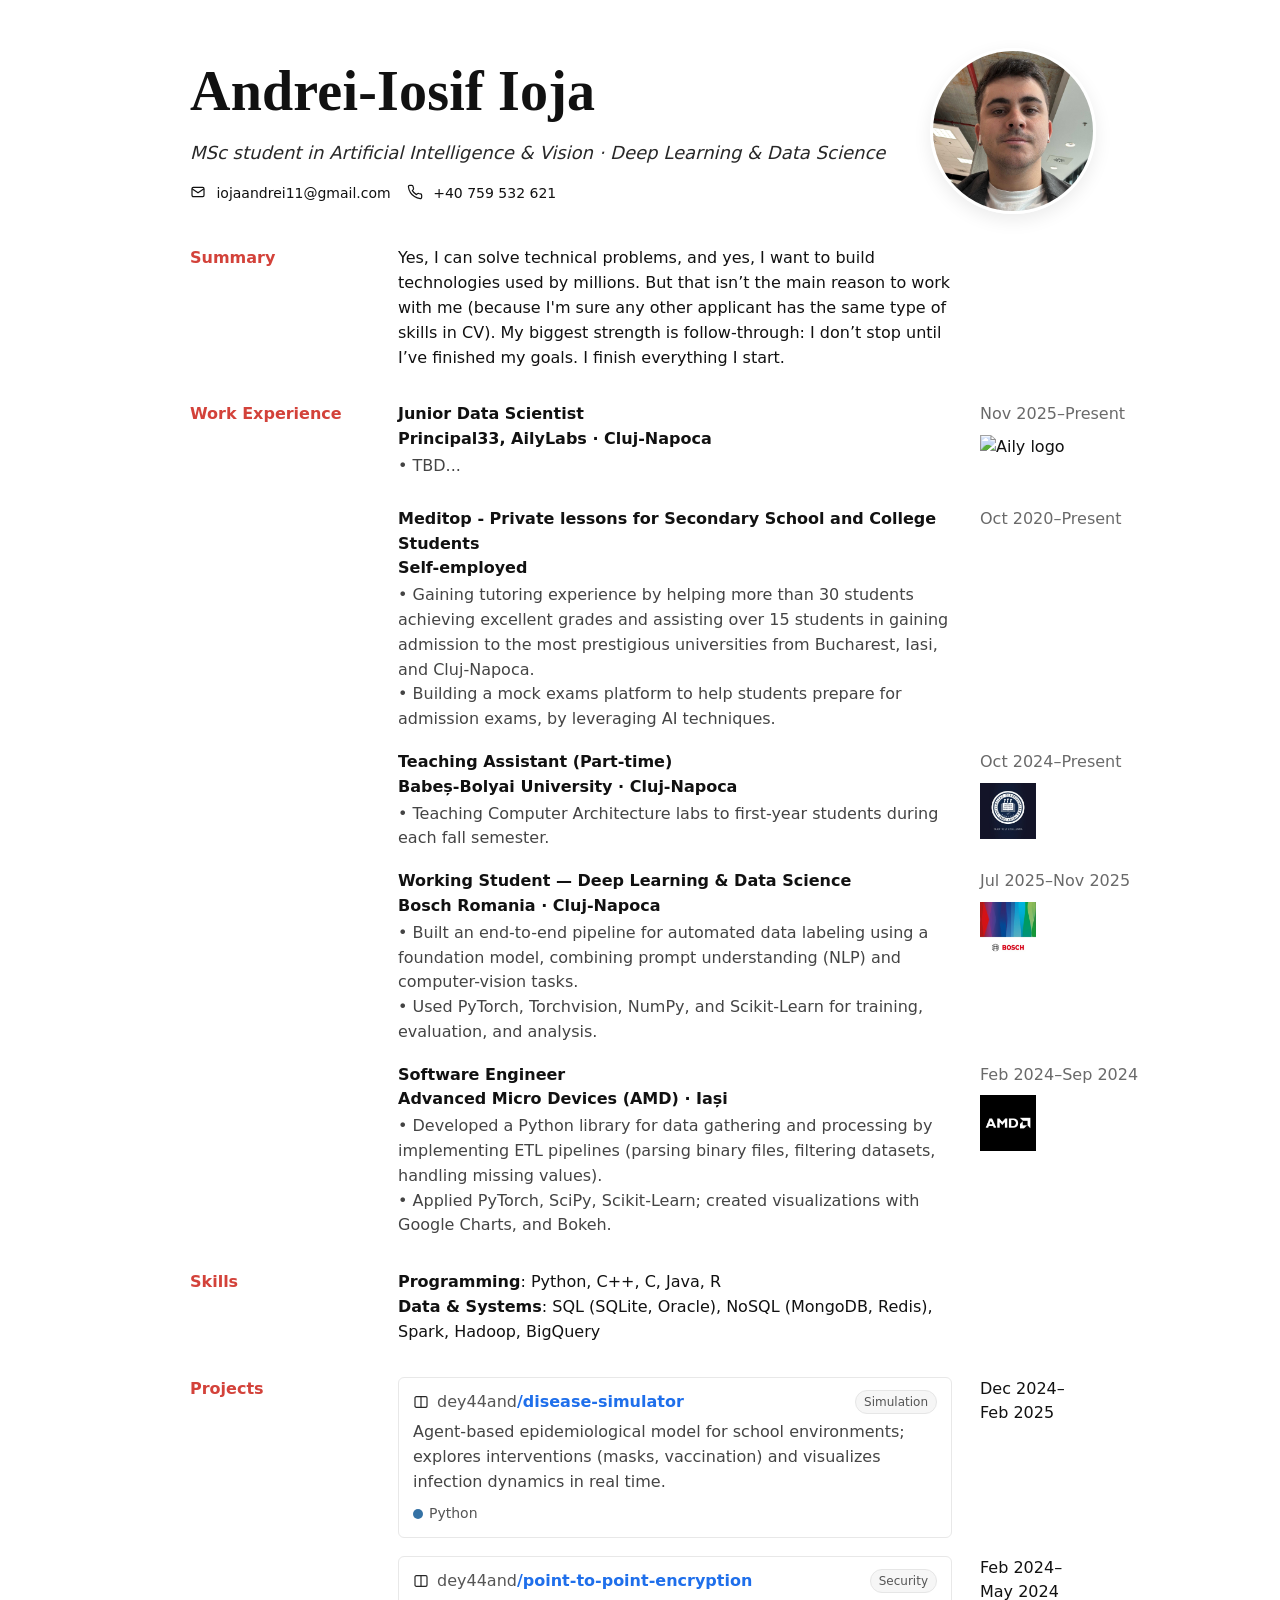
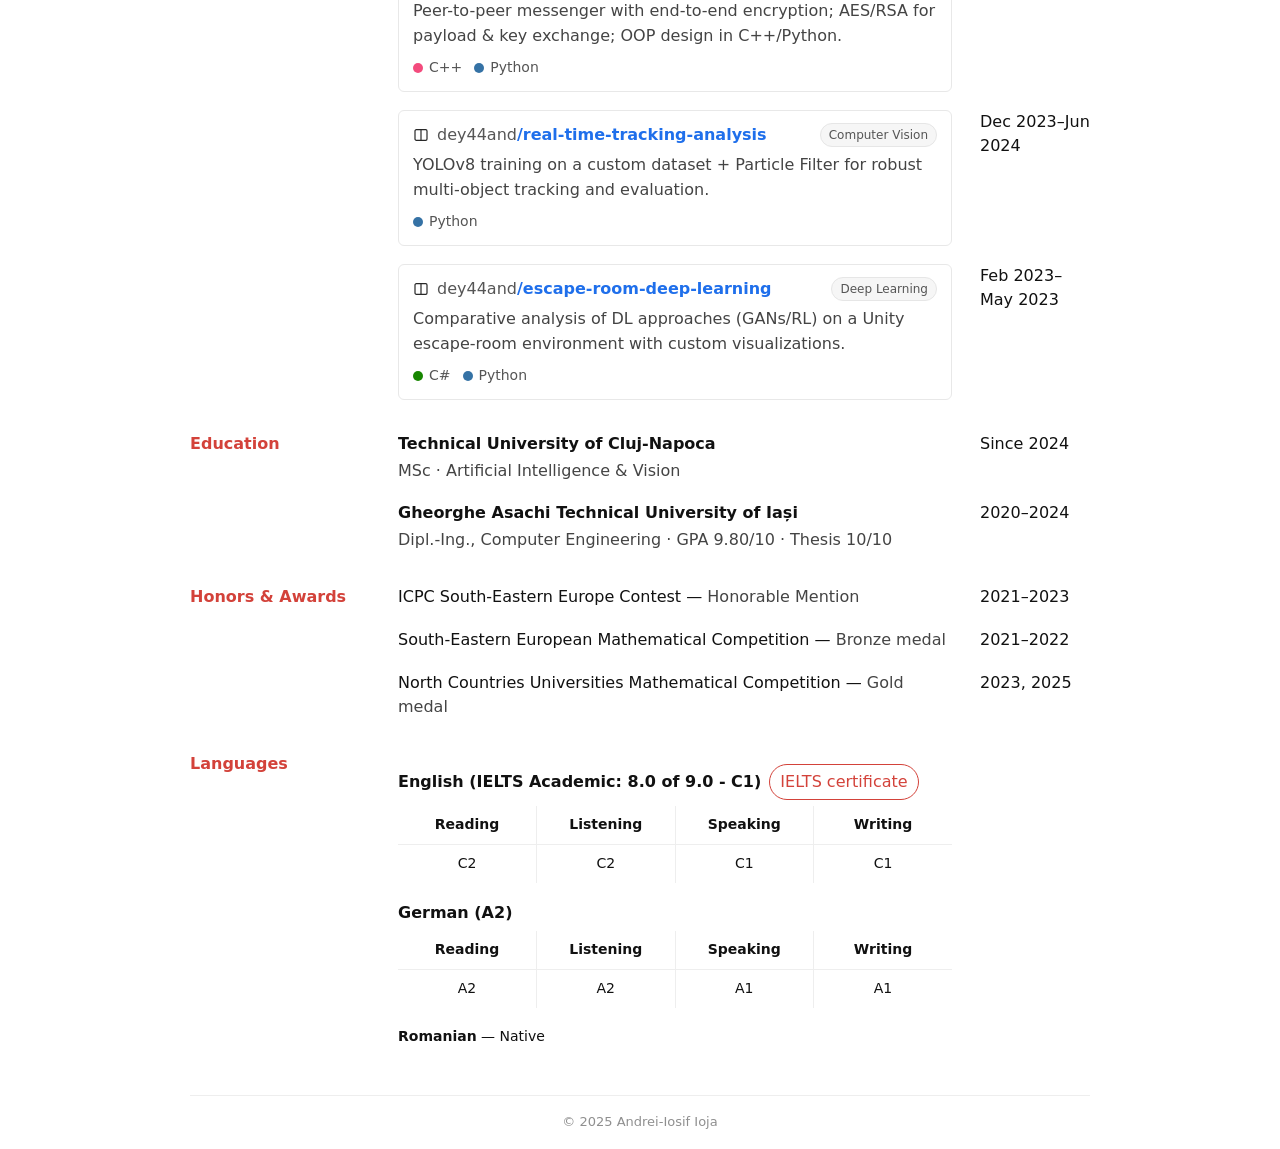
==== index.html @ e1752451 "Update index.html" ====
<!DOCTYPE html>
<html lang="en">
<head>
  <meta charset="utf-8" />
  <meta name="viewport" content="width=device-width, initial-scale=1" />
  <!-- Basic SEO -->
  <meta name="description" content="Andrei-Iosif Ioja — MSc student in AI & Vision. Deep Learning & Data Science. Projects, experience, and contact." />
  <link rel="canonical" href="https://andreiioja.com/" />
  <meta name="robots" content="index,follow,max-image-preview:large" />
  <meta name="author" content="Andrei-Iosif Ioja" />
  <meta name="theme-color" content="#ffffff" />

  <!-- Open Graph -->
  <meta property="og:title" content="Andrei-Iosif Ioja — CV" />
  <meta property="og:description" content="MSc in AI & Vision. Projects, experience, and contact." />
  <meta property="og:type" content="website" />
  <meta property="og:url" content="https://andreiioja.com/" />
  
  <!-- IMPORTANT: absolute URL to your image -->
  <meta property="og:image" content="https://andreiioja.com/android-chrome-512x512.png" />
  <meta property="og:image:alt" content="Portrait of Andrei-Iosif Ioja" />
  <meta property="og:image:width" content="512" />
  <meta property="og:image:height" content="512" />
  
  <!-- Twitter -->
  <meta name="twitter:card" content="summary_large_image" />
  <meta name="twitter:title" content="Andrei-Iosif Ioja — CV" />
  <meta name="twitter:description" content="MSc in AI & Vision. Projects, experience, achievements." />
  <meta name="twitter:image" content="https://andreiioja.com/android-chrome-512x512.png" />

  <!-- Favicon (classic + SVG) -->
  <link rel="icon" href="/favicon.ico" sizes="any">            <!-- .ico with 16/32 -->
  <!-- <link rel="icon" type="image/svg+xml" href="/favicon.svg">  -->   <!-- crisp vector -->
  
  <!-- Apple / iOS home screen -->
  <link rel="apple-touch-icon" href="/apple-touch-icon.png">   <!-- 180×180 -->
  
  <!-- Safari pinned tab (macOS) -->
  <!-- <link rel="mask-icon" href="/safari-pinned-tab.svg" color="#d3423a"> -->
  
  <!-- PWA / Android (optional) -->
  <link rel="manifest" href="/site.webmanifest">
  <meta name="theme-color" content="#ffffff">
  
  <title>Andrei-Iosif Ioja — CV</title>
  <style>
    :root{
      --accent:#d3423a;
      --ink:#111;
      --muted:#8f8f8f;
      --faint:#cfcfcf;
      --dark:#6a6a6a;
      --maxw:900px;
    }
    html,body{height:100%;}
    body{
      margin:0; padding:48px 24px 96px; color:var(--ink);
      font:16px/1.55 system-ui,-apple-system,Segoe UI,Roboto,Helvetica,Arial,"Apple Color Emoji","Segoe UI Emoji";
      background:#fff;
    }
    .page{max-width:var(--maxw); margin:0 auto;}

    /* ===== Header ===== */
    header{
      display:grid; grid-template-columns: 1fr 160px; column-gap:28px; align-items:start;
    }
    header h1{
      font-family: Georgia, "Times New Roman", Times, serif;
      font-weight:700; letter-spacing:.2px; margin:0 0 4px;
      font-size: clamp(36px, 6.5vw, 56px);
    }
    header .tagline{ font-style:italic; opacity:.9; margin:0 0 16px; font-size:18px; }
    header .links{ color:var(--muted); font-size:14px; margin-top:6px; }
    header .links a{ color:inherit; text-decoration:none; border-bottom:1px solid var(--faint); }
    header .links a:hover{ color:var(--ink); border-bottom-color:var(--ink); }
    .links.contact { color: var(--ink); }
    .links.contact a { color: inherit; text-decoration: none; border: 0; }
    .links.contact a:hover { text-decoration: underline; }
    .links.contact .sep { color: var(--faint); margin: 0 6px; }
    @media (max-width:720px){ .links.contact { font-size: 15px; } }

    /* contact icons */
    .links.contact{
      display:flex; flex-wrap:wrap; gap:10px 16px; align-items:center;
    }
    .links.contact a{ color:inherit; text-decoration:none; border:0; }
    .links.contact a:hover{ text-decoration:underline; }
    .links.contact .sep{ display:none; }            /* we’ll use icons instead of the dot */
    
    .contact-icon{
      width:16px; height:16px; margin-right:6px;
      vertical-align:-2px;                          /* aligns with text baseline */
      stroke:currentColor; fill:none; stroke-width:1.8;
    }
    
    /* same look in the Contact section */
    #contact .contact-list a{ display:inline-flex; align-items:center; gap:6px; }
    #contact .contact-list svg{ width:16px; height:16px; stroke:currentColor; fill:none; stroke-width:1.8; }

    .header-photo{
      width:160px; height:160px; border-radius:50%;
      object-fit:cover; object-position:center;
      border:3px solid #fff; box-shadow:0 6px 18px rgba(0,0,0,.08);
    }

    /* ===== Grid rows (label | content | years) ===== */
    .line{ display:grid; grid-template-columns: 180px 1fr 110px; column-gap:28px; align-items:start; }
    .line + .line{ margin-top:18px; }
    .label{ color:var(--accent); font-weight:600; }
    .content b{ font-weight:600; }
    /* years cell now stacks: date on top, logo under it */
    .years .y{ text-align:right; white-space:nowrap; color:var(--dark); }
    .company-logo{
      display:block;
      margin-top:8px;
      /*margin-left:auto;           keeps it under the right-aligned date */
      max-height:56px;           /* tidy size; adjust if needed */
      width:auto;                /* preserve aspect ratio */
      object-fit:contain;
      filter: none;              /* try: grayscale(100%) opacity(.9) if you want muted logos */
    }

    section{ margin-top:28px; }
    section + section{ margin-top:32px; }

    .content ul{ margin:6px 0 0 18px; padding:0; }
    .content li{ margin:2px 0; }

    .item{ display:grid; grid-template-columns: 1fr; margin:0 0 12px 0; }
    .meta{ color:#444; margin-top:2px; }
    .role{ font-weight:600; }
    .place{ font-weight:600; }

    hr.sep{ border:0; border-top:1px solid #eee; margin:28px 0; }

    /* Inline year (inserted by JS) */
    .when{ display:none; color:var(--muted); font-weight:400; }

    /* ===== Mobile: collapse to single column and show inline year ===== */
    @media (max-width: 720px){
      body{ padding:28px 16px 64px; }
      header{ grid-template-columns:1fr; row-gap:12px; }
      .header-photo{ width:120px; height:120px; }
      .line{ grid-template-columns:1fr; row-gap:6px; }
      .line .label:empty{ display:none; }
      .years{ display:none; }
      /*.when{ display:inline; } */
      .when{
        display:block;
        margin-top:2px;
        font-size:0.95em;
        color:var(--dark);
      }
    }

    /* ===== Language tables ===== */
    .lang-card{ margin:12px 0 18px; }
    .lang-head{ display:flex; align-items:center; gap:8px; margin-bottom:6px; }
    .lang-note{ margin-top:8px; font-size:14px; }
    
    .lang-table{
      width:100%;
      border-collapse:collapse;           /* no outer border */
      table-layout:fixed;                 /* even columns */
    }
    .lang-table th,
    .lang-table td{
      padding:8px 10px;
      font-size:14px;
      text-align:center;
    }
    .lang-table thead th{ color:#333; font-weight:600; }
    /* internal lines only */
    .lang-table th + th,
    .lang-table td + td{ border-left:1px solid #eee; }
    .lang-table tr + tr td{ border-top:1px solid #eee; }
    
    /* pretty link for IELTS */
    .link-chip{
      display:inline-flex;              /* enables centering */
      align-items:center;               /* vertical center */
      justify-content:center;           /* horizontal center */
      padding:4px 10px;
      min-height:26px;
      text-align:center;
      border-radius:999px;
      border:1px solid var(--accent);
      color:var(--accent);
      background:#fff;
      text-decoration:none;
      /* optional: keep it on one line */
      /* white-space: nowrap; */
    }
    .link-chip:hover{ background:#fff6f5; }
    
    /* mobile sizing */
    @media (max-width:720px){
      .lang-table th,.lang-table td{ font-size:13px; padding:6px 8px; }
    }

    /* ===== Repo cards ===== */
    :root { --link:#1f6feb; } /* keep */
    
    .repo-list{ display:grid; gap:12px; } /* keep */
    
    .repo-card{
      display:block;
      text-decoration:none; color:inherit;
      border:1px solid #e8e8e8; background:#fff;
      border-radius:6px; padding:12px 14px;
      box-shadow:none;        
      transition:none;         
    }
    
    .repo-card:hover{
      border-color:#e8e8e8;    
      box-shadow:none;        
      transform:none;         
    }
    
    .repo-head{ display:flex; align-items:center; gap:8px; margin-bottom:6px; }
    
    /* CHANGED: make the icon tiny */
    .repo-head svg{
      width:16px; height:16px; 
      stroke:currentColor; fill:none; stroke-width:1.8; opacity:.9;
    }
    
    .repo-title{ font-weight:600; }
    .repo-title .owner{ color:#555; font-weight:500; }
    .repo-title .name{ color:var(--link); }
    
    .badge{
      margin-left:auto;
      font-size:12px; padding:2px 8px; border-radius:999px;
      background:#f6f6f6; border:1px solid #e6e6e6; color:#555;
      text-align:center;
    }
    
    .repo-desc{ color:#444; margin:4px 0 8px; }
    .repo-meta{ display:flex; align-items:center; gap:12px; font-size:14px; color:#555; }
    .lang-dot{ width:10px; height:10px; border-radius:50%; display:inline-block; }
    .lang{ display:flex; align-items:center; gap:6px; }

    /* title link only */
    .repo-title a.repo-link{
      color: var(--link);
      text-decoration: none;
    }
    .repo-title a.repo-link:hover{
      text-decoration: underline;   /* underline on hover */
    }
    .repo-title a.repo-link:focus-visible{
      outline: 2px solid var(--link);  /* keyboard focus */
      outline-offset: 2px;
      border-radius: 4px;
    }
    
    /* mobile: card fills the single-column content just fine */
    @media (max-width:720px){
      .repo-card{ padding:12px; }
    }

    @media print{
      body{ padding:0; }
      .page{ padding:24px 32px; }
      a{ color:inherit; text-decoration:none; }
    }

    footer.site-foot{
      text-align:center;
      color:var(--muted);
      font-size:13px;
      margin-top:48px;
      padding-top:16px;
      padding-bottom:16px;
      border-top:1px solid #eee;
    }
  </style>
  <script type="application/ld+json">
  {
    "@context": "https://schema.org",
    "@type": "Person",
    "name": "Andrei-Iosif Ioja",
    "url": "https://andreiioja.com/",
    "image": "https://andreiioja.com/me.jpg",
    "jobTitle": "MSc Student — Artificial Intelligence & Vision; Working Student, Deep Learning & Data Science",
    "worksFor": { "@type": "Organization", "name": "AilyLabs" },
    "alumniOf": [
      { "@type": "CollegeOrUniversity", "name": "Technical University of Cluj-Napoca" },
      { "@type": "CollegeOrUniversity", "name": "Gheorghe Asachi Technical University of Iași" }
    ],
    "sameAs": [
      "https://www.linkedin.com/in/andrei-iosif-ioj%C4%83-5886471b7/",
      "https://github.com/dey44and"
    ],
    "knowsAbout": ["Deep Learning","Computer Vision","Data Science","Python","PyTorch"],
    "address": { "@type": "PostalAddress", "addressLocality": "Cluj-Napoca", "addressCountry": "RO" }
  }
  </script>
</head>
<body>
  <main class="page">
    <header>
      <div>
        <h1>Andrei-Iosif Ioja</h1>
        <p class="tagline">MSc student in Artificial Intelligence & Vision · Deep Learning & Data Science</p>
        <p class="links contact">
          <a href="mailto:iojaandrei11@gmail.com">
            <!-- mail icon -->
            <svg class="contact-icon" viewBox="0 0 24 24" aria-hidden="true">
              <rect x="3" y="5" width="18" height="14" rx="2"></rect>
              <path d="M3 7l9 6 9-6"></path>
            </svg>
            iojaandrei11@gmail.com
          </a>
          <a href="tel:+40759532621">
            <!-- phone icon -->
            <svg class="contact-icon" viewBox="0 0 24 24" aria-hidden="true">
              <path d="M22 16.92v3a2 2 0 0 1-2.18 2 19.8 19.8 0 0 1-8.63-3.07 19.5 19.5 0 0 1-6-6 19.8 19.8 0 0 1-3.07-8.67A2 2 0 0 1 4.11 2h3a2 2 0 0 1 2 1.72c.12.89.33 1.76.62 2.6a2 2 0 0 1-.45 2.11L8.09 9.91a16 16 0 0 0 6 6l1.48-1.19a2 2 0 0 1 2.11-.45c.84.29 1.71.5 2.6.62A2 2 0 0 1 22 16.92z"></path>
            </svg>
            +40 759 532 621
          </a>
        </p>
      </div>
      <img class="header-photo" src="me.jpg" alt="Portrait of Andrei-Iosif Ioja" loading="lazy" />
    </header>

    <!-- SUMMARY -->
    <section>
      <div class="line">
        <div class="label">Summary</div>
        <div class="content">Yes, I can solve technical problems, and yes, I want to build technologies used by millions. But that isn’t the main reason to work with me (because I'm sure any other applicant has the same type of skills in CV). My biggest strength is follow-through: I don’t stop until I’ve finished my goals. I finish everything I start. </div>
        <div class="years"></div>
      </div>
    </section>

    <!-- EXPERIENCE -->
    <section>
      <div class="line">
        <div class="label">Work Experience</div>
        <div class="content">
          <div class="role">Junior Data Scientist<span class="when"></span></div>
          <div class="place">Principal33, AilyLabs · Cluj-Napoca</div>
          <div class="meta">
            • TBD...
          </div>
        </div>
        <div class="years">
          <span class="y">Nov 2025–Present</span>
          <img class="company-logo" src="aily.jpg" alt="Aily logo">
        </div>
      </div>
      
    <section>
      <div class="line">
        <div class="label"></div>
        <div class="content">
          <div class="role">Meditop - Private lessons for Secondary School and College Students<span class="when"></span></div>
          <div class="place">Self-employed</div>
          <div class="meta">
            • Gaining tutoring experience by helping more than 30 students achieving excellent grades and assisting over 15 students in gaining admission to the most prestigious universities from Bucharest, Iasi, and Cluj-Napoca. <br>
            • Building a mock exams platform to help students prepare for admission exams, by leveraging AI techniques.
          </div>
        </div>
        <div class="years">
          <span class="y">Oct 2020–Present</span>
        </div>
      </div>

      <div class="line">
        <div class="label"></div>
        <div class="content">
          <div class="role">Teaching Assistant (Part-time) <span class="when"></span></div>
          <div class="place">Babeș-Bolyai University · Cluj-Napoca</div>
          <div class="meta">
            • Teaching Computer Architecture labs to first-year students during each fall semester.
          </div>
        </div>
        <div class="years">
          <span class="y">Oct 2024–Present</span>
          <img class="company-logo" src="UBB.jpg" alt="UBB logo">
        </div>
      </div>

      <div class="line">
        <div class="label"></div>
        <div class="content">
          <div class="role">Working Student — Deep Learning & Data Science <span class="when"></span></div>
          <div class="place">Bosch Romania · Cluj-Napoca</div>
          <div class="meta">
            • Built an end-to-end pipeline for automated data labeling using a foundation model, combining prompt understanding (NLP) and computer-vision tasks.<br>
            • Used PyTorch, Torchvision, NumPy, and Scikit-Learn for training, evaluation, and analysis.
          </div>
        </div>
        <div class="years">
          <span class="y">Jul 2025–Nov 2025</span>
          <img class="company-logo" src="bosch.jpg" alt="Bosch logo">
        </div>
      </div>

      <div class="line">
        <div class="label"></div>
        <div class="content">
          <div class="role">Software Engineer <span class="when"></span></div>
          <div class="place">Advanced Micro Devices (AMD) · Iași</div>
          <div class="meta">
            • Developed a Python library for data gathering and processing by implementing ETL pipelines (parsing binary files, filtering datasets, handling missing values).<br>
            • Applied PyTorch, SciPy, Scikit-Learn; created visualizations with Google Charts, and Bokeh.
          </div>
        </div>
        <div class="years">
          <span class="y">Feb 2024–Sep 2024</span>
          <img class="company-logo" src="amd.jpg" alt="AMD logo">
        </div>
      </div>
    </section>

    <!-- SKILLS -->
    <section>
      <div class="line">
        <div class="label">Skills</div>
        <div class="content">
          <b>Programming</b>: Python, C++, C, Java, R<br>
          <b>Data & Systems</b>: SQL (SQLite, Oracle), NoSQL (MongoDB, Redis), Spark, Hadoop, BigQuery
        </div>
        <div class="years"></div>
      </div>
    </section>

    <!-- PROJECTS -->
    <section>
      <div class="line">
        <div class="label">Projects</div>
        <!-- <div class="content">
          <div class="role">Agent-Based Epidemiological Model for School Environments<span class="when"></span></div>
          <div class="meta">
            • Python, PyTorch, SciPy, Intelligent Agents<br>
            • Developed a project that models interactions between students and teachers, analyzes intervention strategies such as mask usage and vaccination, and visualizes infection dynamics—all in real time using Python.</div>
        </div> -->
        <div class="content">
          <div class="repo-list">
            <div class="repo-card">  <!-- card is a DIV now -->
              <div class="repo-head">
                <!-- tiny book icon -->
                <svg viewBox="0 0 24 24" aria-hidden="true">
                  <rect x="3" y="4" width="18" height="16" rx="2"></rect>
                  <path d="M12 4v16"></path>
                </svg>
                <div class="repo-title">
                  <a class="repo-link"
                     href="https://github.com/dey44and/disease-simulator"
                     target="_blank" rel="noopener">
                    <span class="owner">dey44and</span>/<span class="name">disease-simulator</span>
                  </a>
                </div>
                <span class="badge">Simulation</span>
              </div>
              <div class="repo-desc">
                Agent-based epidemiological model for school environments; explores
                interventions (masks, vaccination) and visualizes infection dynamics in real time.
              </div>
              <div class="repo-meta">
                <span class="lang"><span class="lang-dot" style="background:#3572A5"></span>Python</span>
              </div>
            </div>
          </div>
        </div>
        <div class="years">Dec 2024–Feb 2025</div>
      </div>
      
      <div class="line">
        <div class="label"></div>
        <div class="content">
          <div class="repo-card">
            <div class="repo-head">
              <!-- tiny book icon -->
              <svg viewBox="0 0 24 24" aria-hidden="true">
                <rect x="3" y="4" width="18" height="16" rx="2"></rect>
                <path d="M12 4v16"></path>
              </svg>
              <div class="repo-title">
                <a class="repo-link"
                   href="https://github.com/dey44and/point-to-point-encryption"
                   target="_blank" rel="noopener">
                  <span class="owner">dey44and</span>/<span class="name">point-to-point-encryption</span>
                </a>
              </div>
              <span class="badge">Security</span>
            </div>
            <div class="repo-desc">
              Peer-to-peer messenger with end-to-end encryption; AES/RSA for payload & key
              exchange; OOP design in C++/Python.
            </div>
            <div class="repo-meta">
              <span class="lang"><span class="lang-dot" style="background:#f34b7d"></span>C++</span>
              <span class="lang"><span class="lang-dot" style="background:#3572A5"></span>Python</span>
            </div>
          </div>
        </div>
        <div class="years">Feb 2024–May 2024</div>
      </div>

      <div class="line">
        <div class="label"></div>
        <div class="content">
          <div class="repo-card">
            <div class="repo-head">
              <svg viewBox="0 0 24 24" aria-hidden="true">
                <rect x="3" y="4" width="18" height="16" rx="2"></rect>
                <path d="M12 4v16"></path>
              </svg>
              <div class="repo-title">
                <a class="repo-link"
                   href="https://github.com/dey44and/real-time-tracking-analysis"
                   target="_blank" rel="noopener">
                  <span class="owner">dey44and</span>/<span class="name">real-time-tracking-analysis</span>
                </a>
              </div>
              <span class="badge">Computer Vision</span>
            </div>
            <div class="repo-desc">
              YOLOv8 training on a custom dataset + Particle Filter for robust multi-object
              tracking and evaluation.
            </div>
            <div class="repo-meta">
              <span class="lang"><span class="lang-dot" style="background:#3572A5"></span>Python</span>
            </div>
          </div>
        </div>
        <div class="years">Dec 2023–Jun 2024</div>
      </div>

      <div class="line">
        <div class="label"></div>
        <div class="content">
          <div class="repo-card">
            <div class="repo-head">
              <svg viewBox="0 0 24 24" aria-hidden="true">
                <rect x="3" y="4" width="18" height="16" rx="2"></rect>
                <path d="M12 4v16"></path>
              </svg>
              <div class="repo-title">
                <a class="repo-link"
                   href="https://github.com/dey44and/Ball-learn-to-escape---Reinforcement-Learning"
                   target="_blank" rel="noopener">
                  <span class="owner">dey44and</span>/<span class="name">escape-room-deep-learning</span>
                </a>
              </div>
              <span class="badge">Deep Learning</span>
            </div>
            <div class="repo-desc">
              Comparative analysis of DL approaches (GANs/RL) on a Unity escape-room
              environment with custom visualizations.
            </div>
            <div class="repo-meta">
              <span class="lang"><span class="lang-dot" style="background:#178600"></span>C#</span>
              <span class="lang"><span class="lang-dot" style="background:#3572A5"></span>Python</span>
            </div>
          </div>
        </div>
        <div class="years">Feb 2023–May 2023</div>
      </div>
    </section>

    <!-- EDUCATION -->
    <section>
      <div class="line">
        <div class="label">Education</div>
        <div class="content">
          <div class="place">Technical University of Cluj-Napoca <span class="when"></span></div>
          <div class="meta">MSc · Artificial Intelligence & Vision</div>
        </div>
        <div class="years">Since 2024</div>
      </div>

      <div class="line">
        <div class="label"></div>
        <div class="content">
          <div class="place">Gheorghe Asachi Technical University of Iași <span class="when"></span></div>
          <div class="meta">Dipl.-Ing., Computer Engineering · GPA 9.80/10 · Thesis 10/10</div>
        </div>
        <div class="years">2020–2024</div>
      </div>
    </section>

    <!-- AWARDS -->
    <section>
      <div class="line">
        <div class="label">Honors & Awards</div>
        <div class="content">ICPC South-Eastern Europe Contest — <span class="meta">Honorable Mention</span> <span class="when"></span></div>
        <div class="years">2021–2023</div>
      </div>

      <div class="line">
        <div class="label"></div>
        <div class="content">South-Eastern European Mathematical Competition — <span class="meta">Bronze medal</span> <span class="when"></span></div>
        <div class="years">2021–2022</div>
      </div>

      <div class="line">
        <div class="label"></div>
        <div class="content">North Countries Universities Mathematical Competition — <span class="meta">Gold medal</span> <span class="when"></span></div>
        <div class="years">2023, 2025</div>
      </div>
    </section>

    <!-- LANGUAGES / EXTRA -->
    <section id="languages">
      <div class="line">
        <div class="label">Languages</div>
        <div class="content">
    
          <!-- English -->
          <div class="lang-card">
            <div class="lang-head">
              <strong>English (IELTS Academic: 8.0 of 9.0 - C1)</strong>
              <!-- update the href to your actual file/link -->
              <a class="link-chip" href="https://drive.google.com/file/d/1QJAe9d0g9TBexgie5yuSEC5VVW0kuNob/view" target="_blank" rel="noopener">IELTS certificate</a>
            </div>
            <table class="lang-table" aria-label="English language skills">
              <tr>
                <th>Reading</th><th>Listening</th><th>Speaking</th><th>Writing</th>
              </tr>
              <tr>
                <td>C2</td><td>C2</td><td>C1</td><td>C1</td>
              </tr>
            </table>
          </div>
    
          <!-- German -->
          <div class="lang-card">
            <div class="lang-head"><strong>German (A2)</strong></div>
            <table class="lang-table" aria-label="German language skills">
              <tr>
                <th>Reading</th><th>Listening</th><th>Speaking</th><th>Writing</th>
              </tr>
              <tr>
                <td>A2</td><td>A2</td><td>A1</td><td>A1</td>
              </tr>
            </table>
          </div>
    
          <div class="lang-note"><strong>Romanian</strong> — Native</div>
        </div>
        <div class="years"></div>
      </div>
    </section>
    <footer class="site-foot">© 2025 Andrei-Iosif Ioja</footer>
  </main>

<script>
  (function () {
    document.querySelectorAll('.line').forEach(function(line){
      var yearsBox = line.querySelector('.years');
      var yTextEl = yearsBox ? (yearsBox.querySelector('.y') || yearsBox) : null;
      var txt = yTextEl ? yTextEl.textContent.trim() : '';
      if (!txt) return;
      var inlineHolder = line.querySelector('.content .role .when, .content .place .when, .content .when');
      if (inlineHolder) inlineHolder.textContent = txt;
    });
  })();
</script>
</body>
</html>
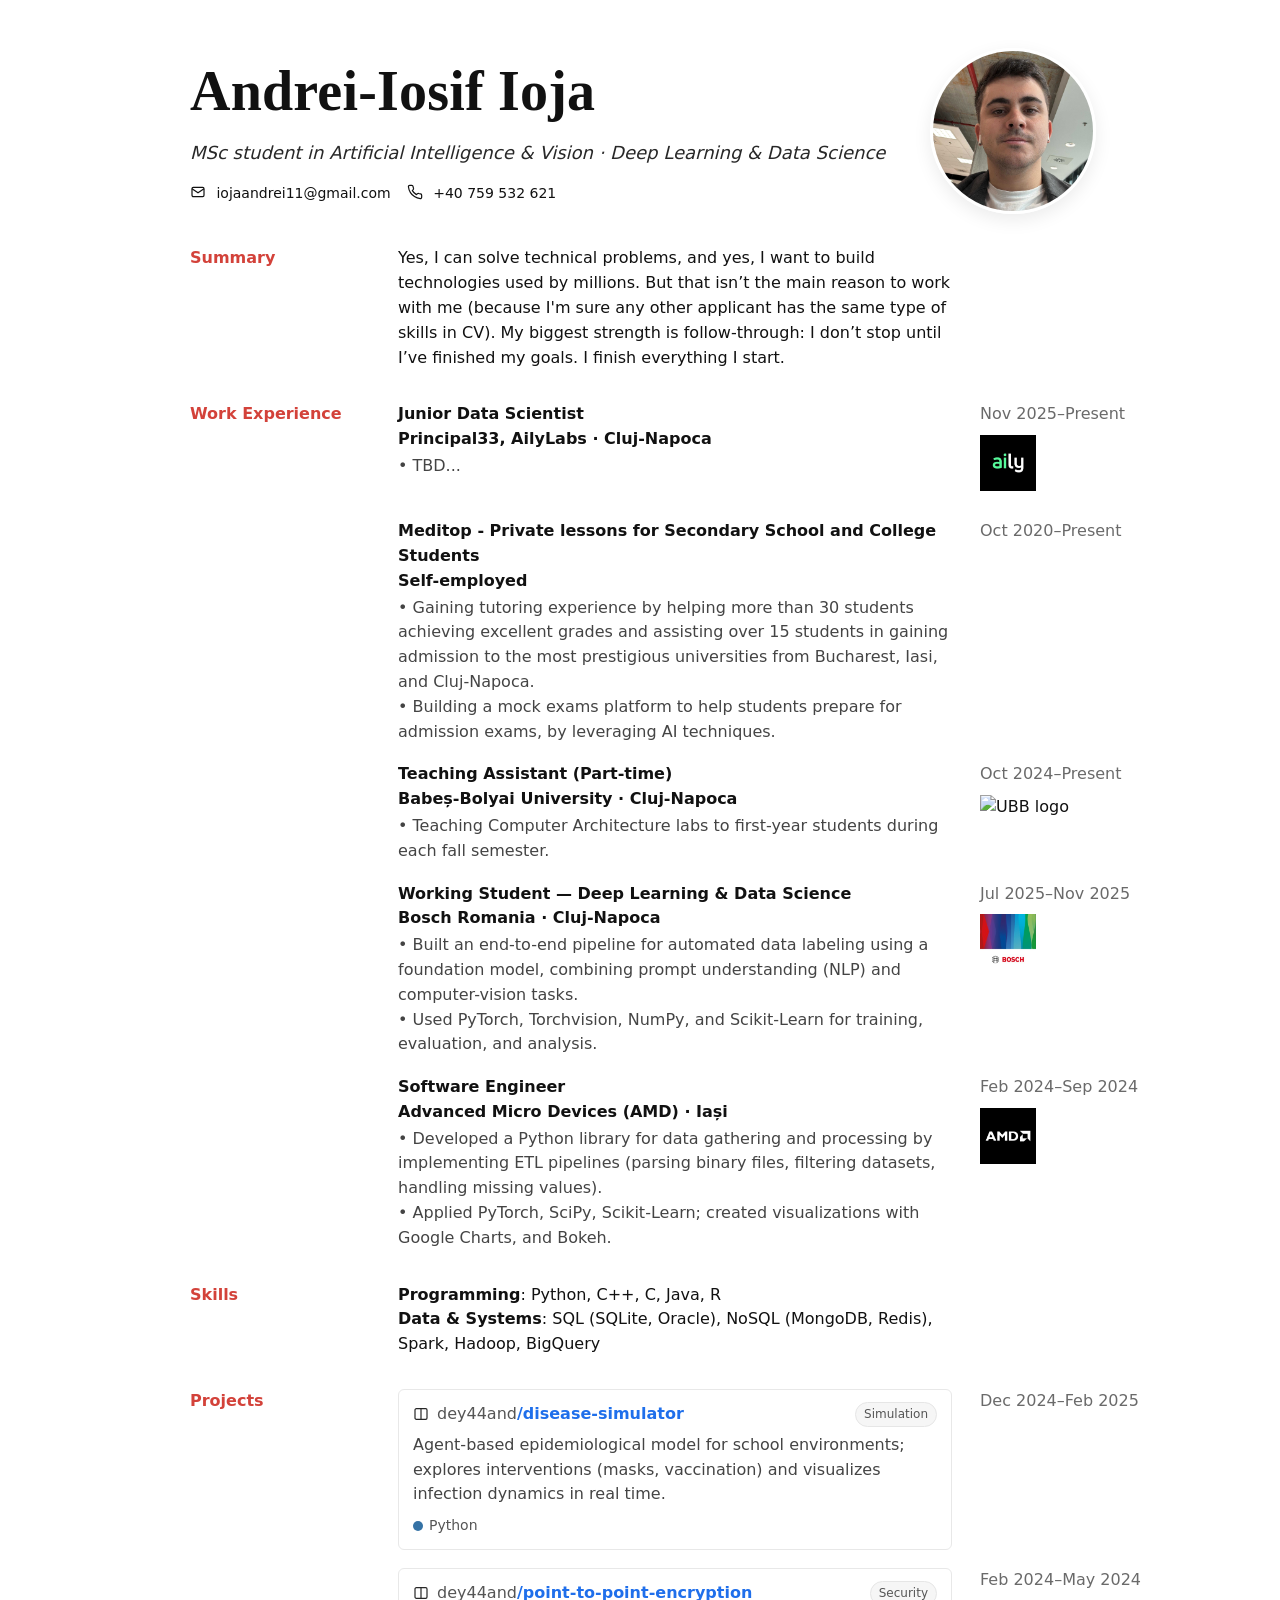
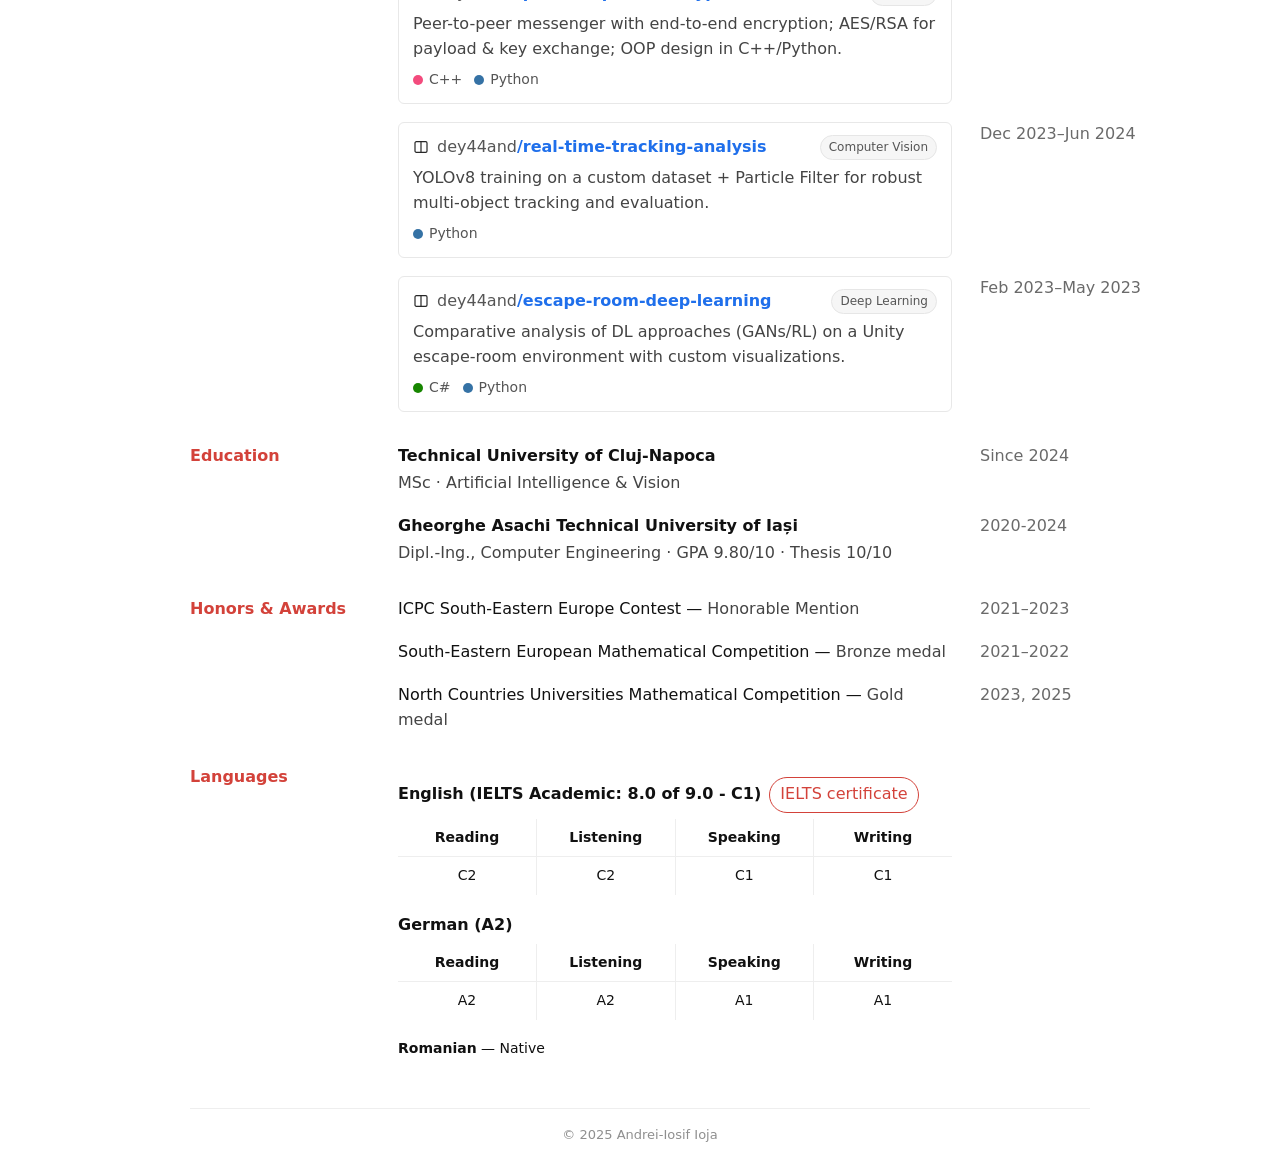
==== commit e762dc2c: "Update index.html" ====
--- a/index.html
+++ b/index.html
@@ -379,7 +379,7 @@
         </div>
         <div class="years">
           <span class="y">Oct 2024–Present</span>
-          <img class="company-logo" src="UBB.jpg" alt="UBB logo">
+          <img class="company-logo" src="ubb.jpg" alt="UBB logo">
         </div>
       </div>
 
@@ -466,7 +466,9 @@
             </div>
           </div>
         </div>
-        <div class="years">Dec 2024–Feb 2025</div>
+        <div class="years">
+          <span class="y">Dec 2024–Feb 2025</span>
+        </div>
       </div>
       
       <div class="line">
@@ -498,7 +500,9 @@
             </div>
           </div>
         </div>
-        <div class="years">Feb 2024–May 2024</div>
+        <div class="years">
+          <span class="y">Feb 2024–May 2024</span>
+        </div>
       </div>
 
       <div class="line">
@@ -528,7 +532,9 @@
             </div>
           </div>
         </div>
-        <div class="years">Dec 2023–Jun 2024</div>
+        <div class="years">
+          <span class="y">Dec 2023–Jun 2024</span>
+        </div>
       </div>
 
       <div class="line">
@@ -559,7 +565,9 @@
             </div>
           </div>
         </div>
-        <div class="years">Feb 2023–May 2023</div>
+        <div class="years">
+          <span class="y">Feb 2023–May 2023</span>
+        </div>
       </div>
     </section>
 
@@ -571,7 +579,9 @@
           <div class="place">Technical University of Cluj-Napoca <span class="when"></span></div>
           <div class="meta">MSc · Artificial Intelligence & Vision</div>
         </div>
-        <div class="years">Since 2024</div>
+        <div class="years">
+          <span class="y">Since 2024</span>
+        </div>
       </div>
 
       <div class="line">
@@ -580,7 +590,9 @@
           <div class="place">Gheorghe Asachi Technical University of Iași <span class="when"></span></div>
           <div class="meta">Dipl.-Ing., Computer Engineering · GPA 9.80/10 · Thesis 10/10</div>
         </div>
-        <div class="years">2020–2024</div>
+        <div class="years">
+          <span class="y">2020-2024</span>
+        </div>
       </div>
     </section>
 
@@ -589,19 +601,25 @@
       <div class="line">
         <div class="label">Honors & Awards</div>
         <div class="content">ICPC South-Eastern Europe Contest — <span class="meta">Honorable Mention</span> <span class="when"></span></div>
-        <div class="years">2021–2023</div>
+        <div class="years">
+          <span class="y">2021–2023</span>
+        </div>
       </div>
 
       <div class="line">
         <div class="label"></div>
         <div class="content">South-Eastern European Mathematical Competition — <span class="meta">Bronze medal</span> <span class="when"></span></div>
-        <div class="years">2021–2022</div>
+        <div class="years">
+          <span class="y">2021–2022</span>
+        </div>
       </div>
 
       <div class="line">
         <div class="label"></div>
         <div class="content">North Countries Universities Mathematical Competition — <span class="meta">Gold medal</span> <span class="when"></span></div>
-        <div class="years">2023, 2025</div>
+        <div class="years">
+          <span class="y">2023, 2025</span>
+        </div>
       </div>
     </section>
 
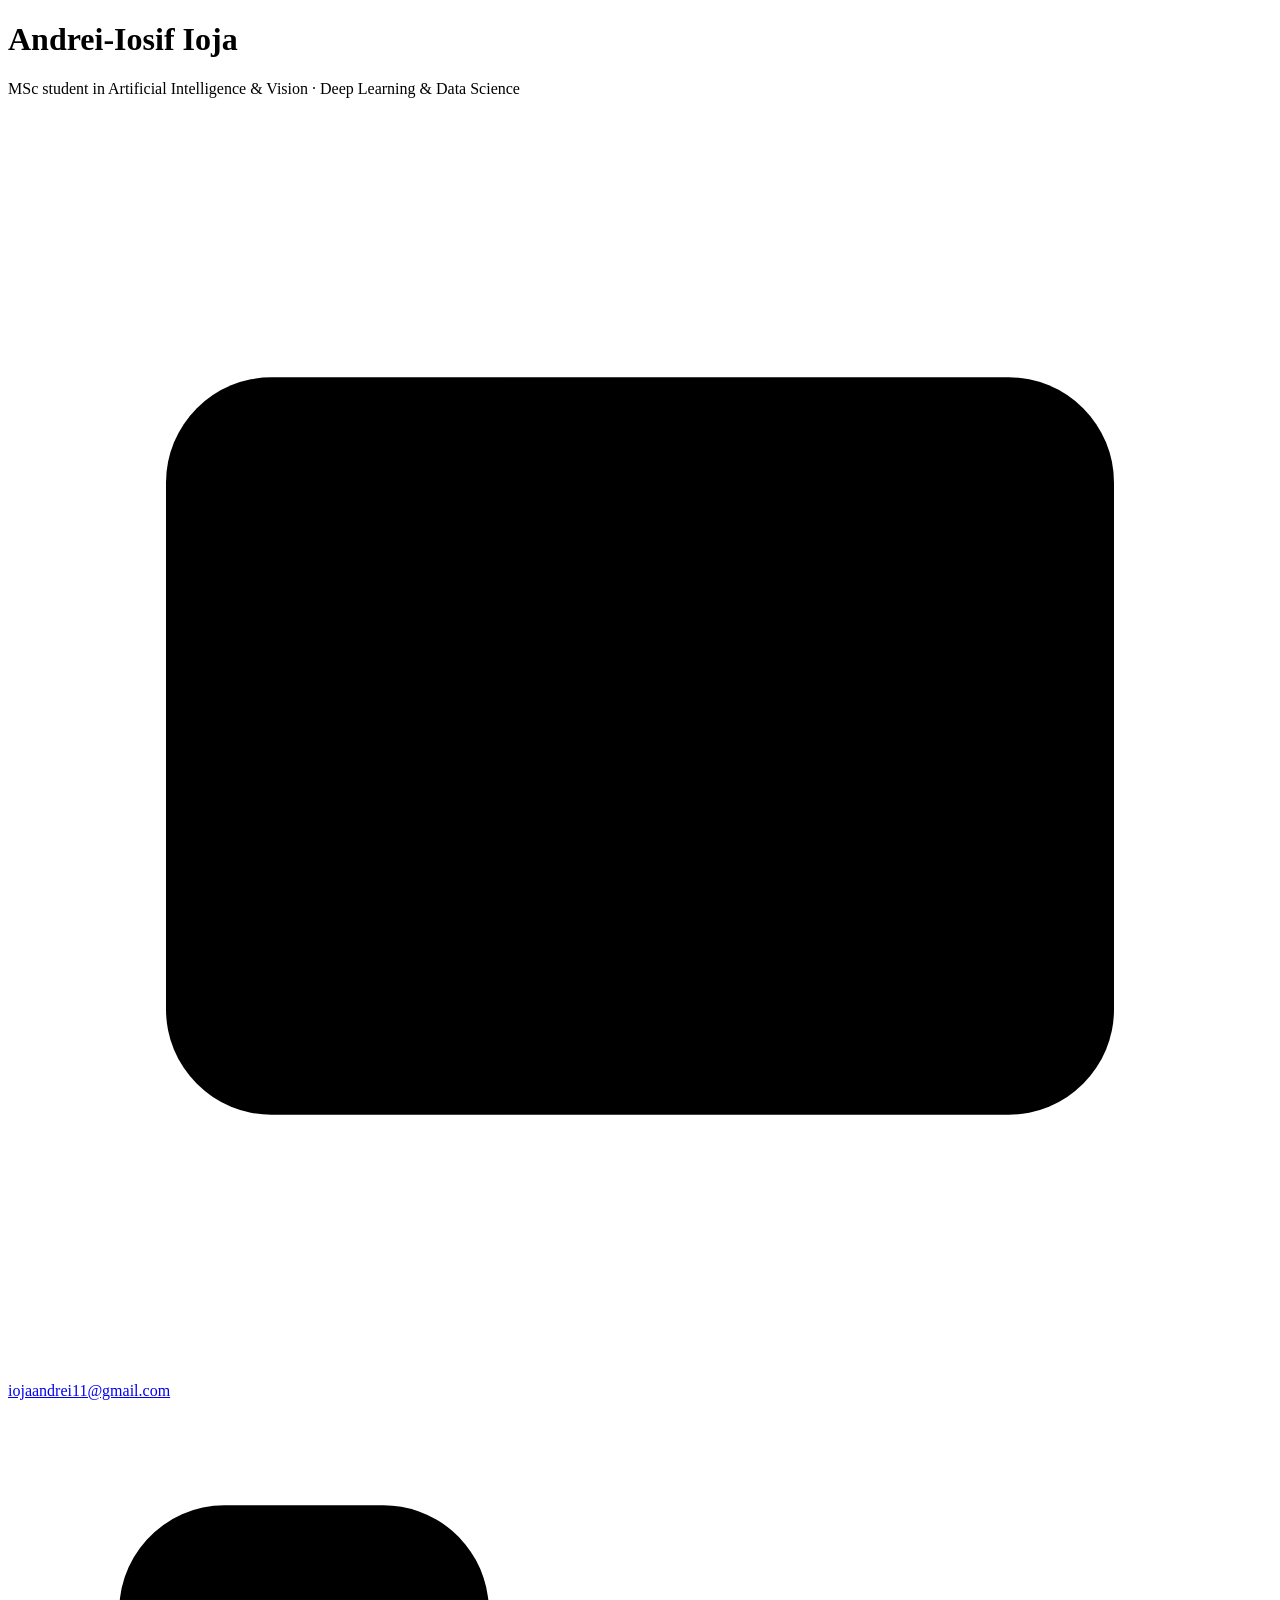
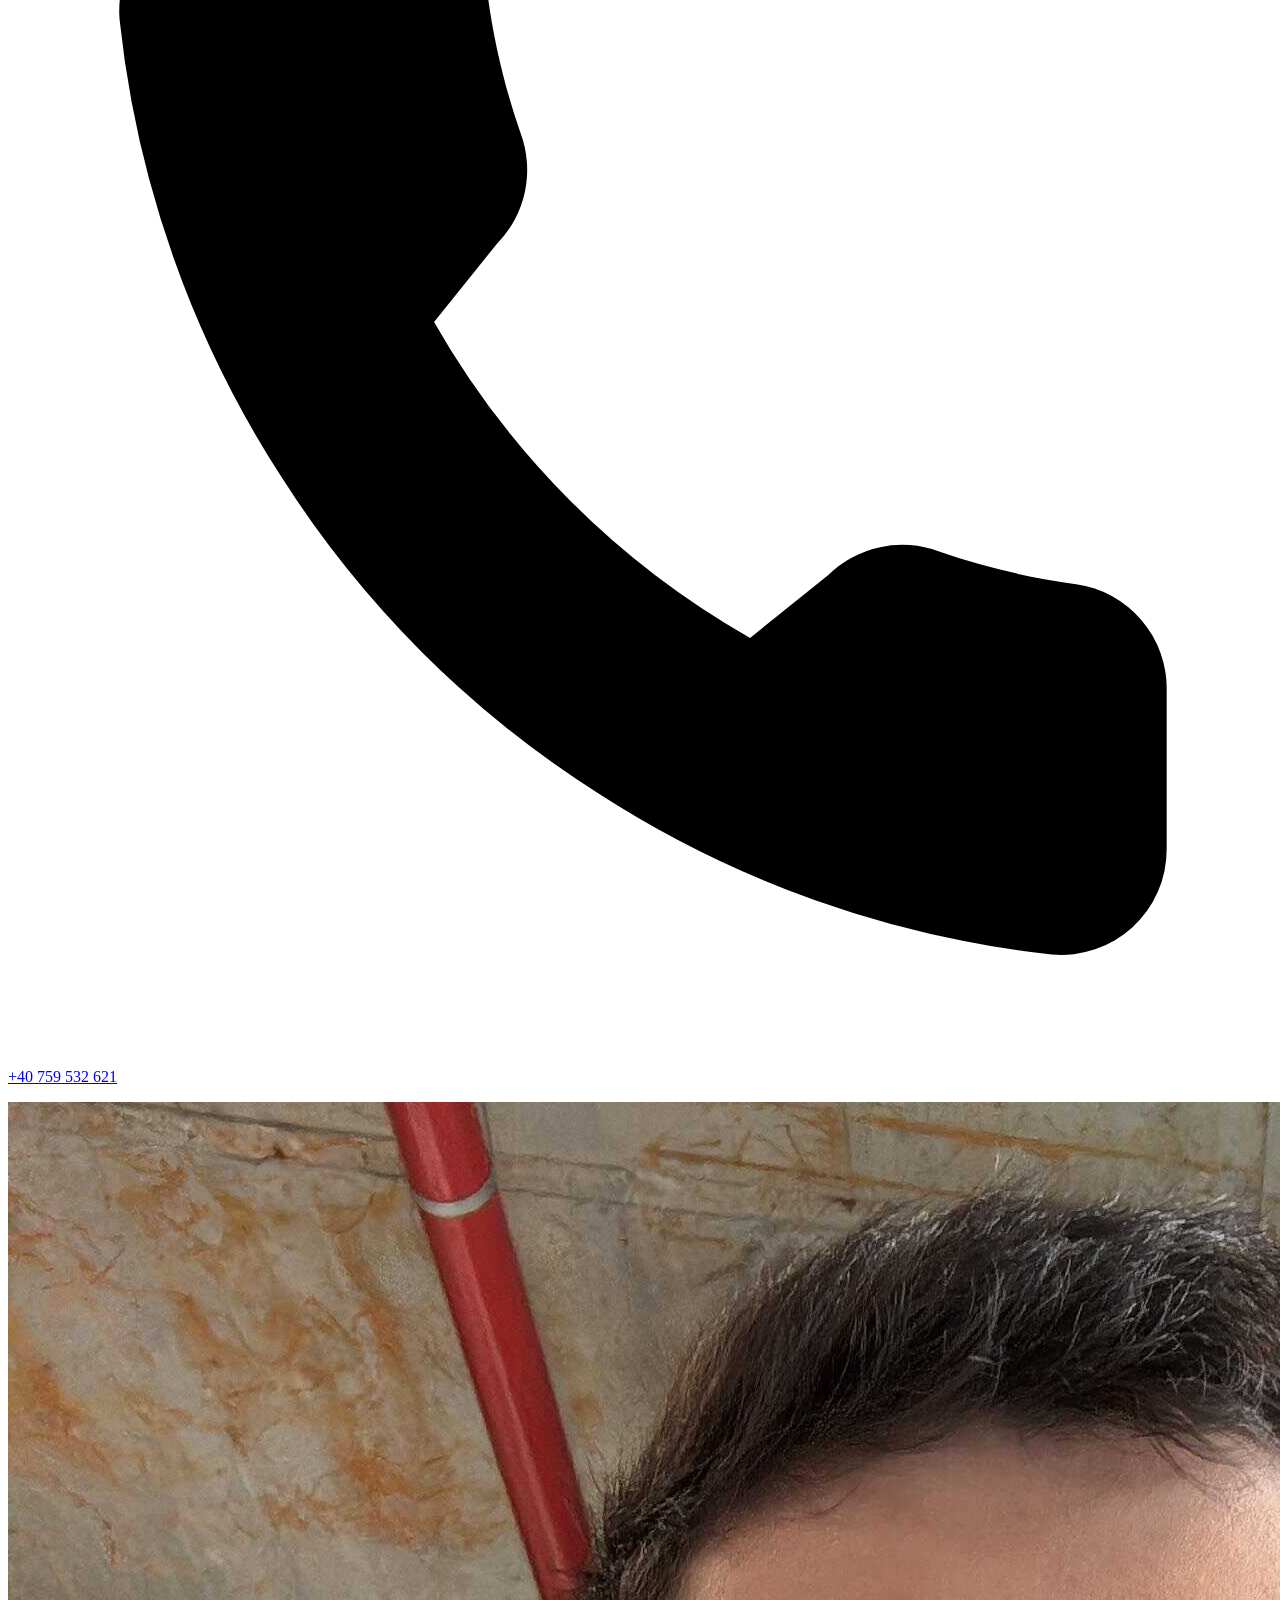
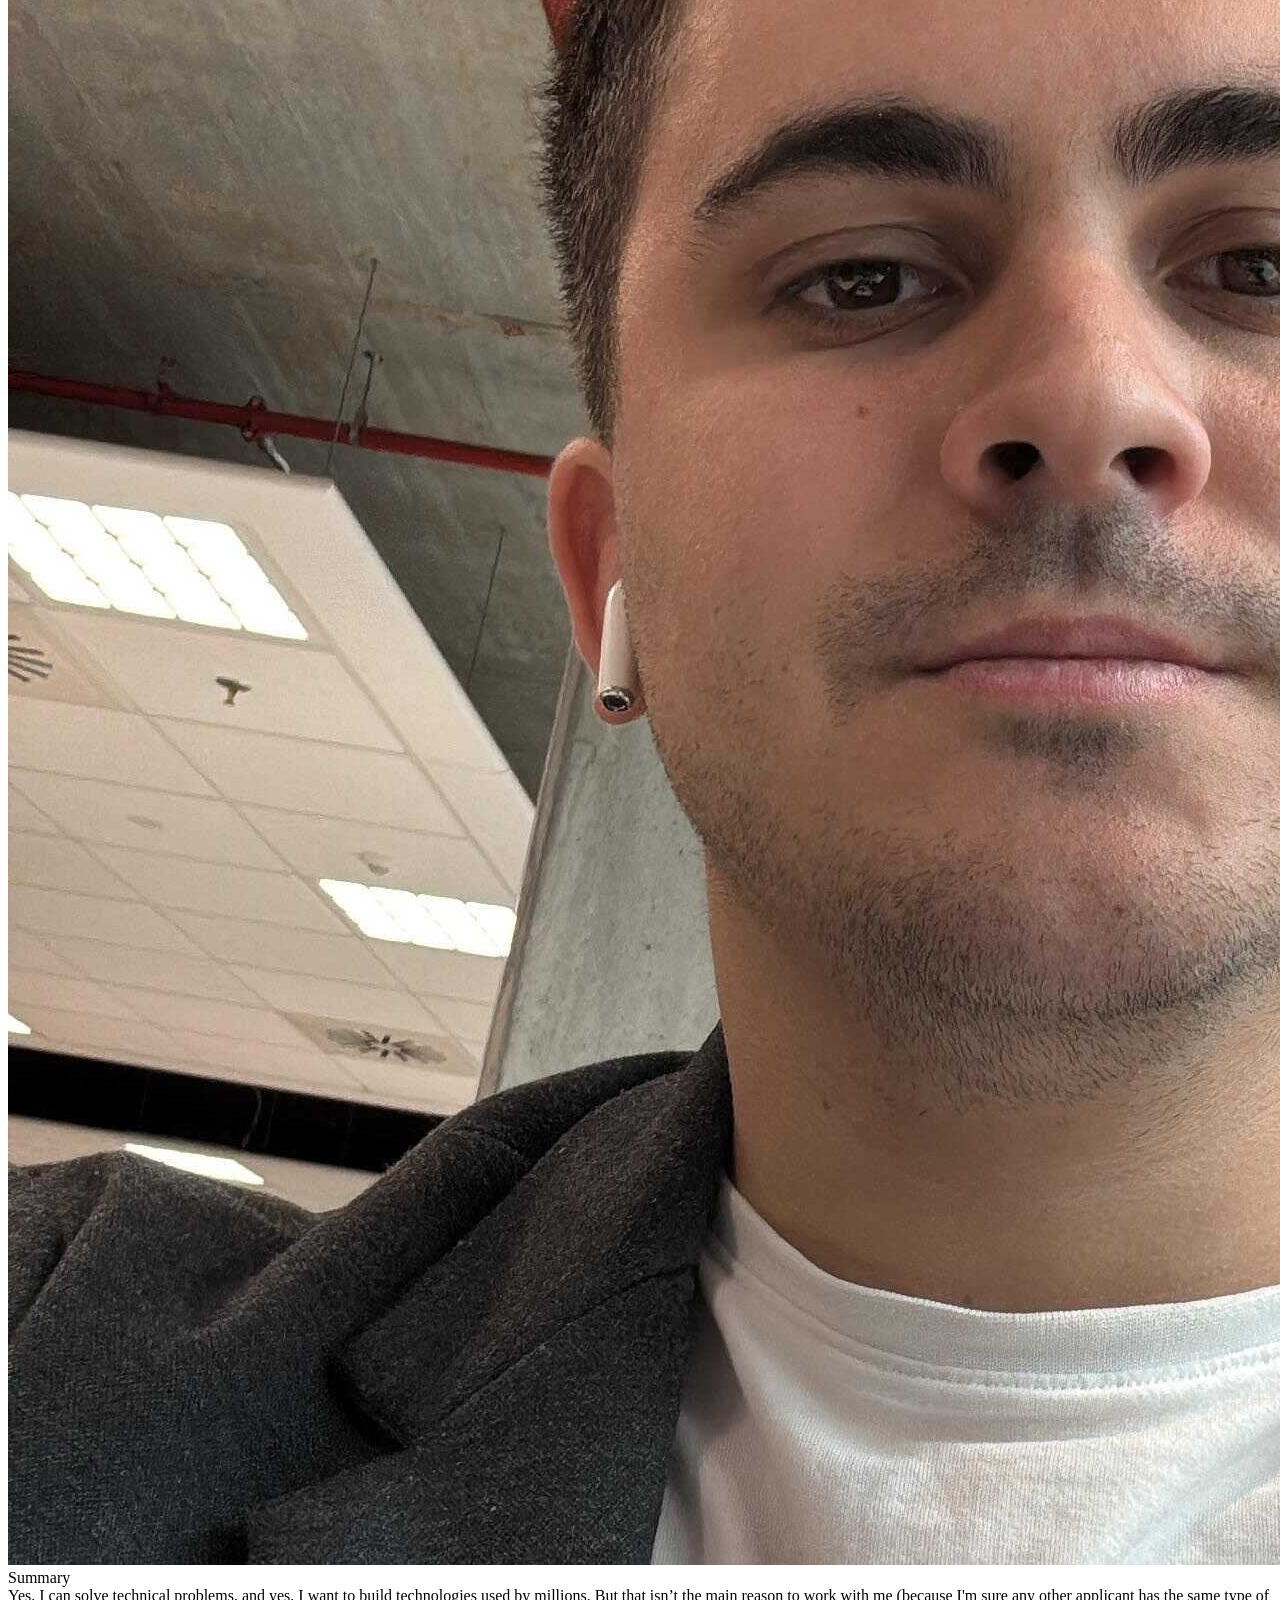
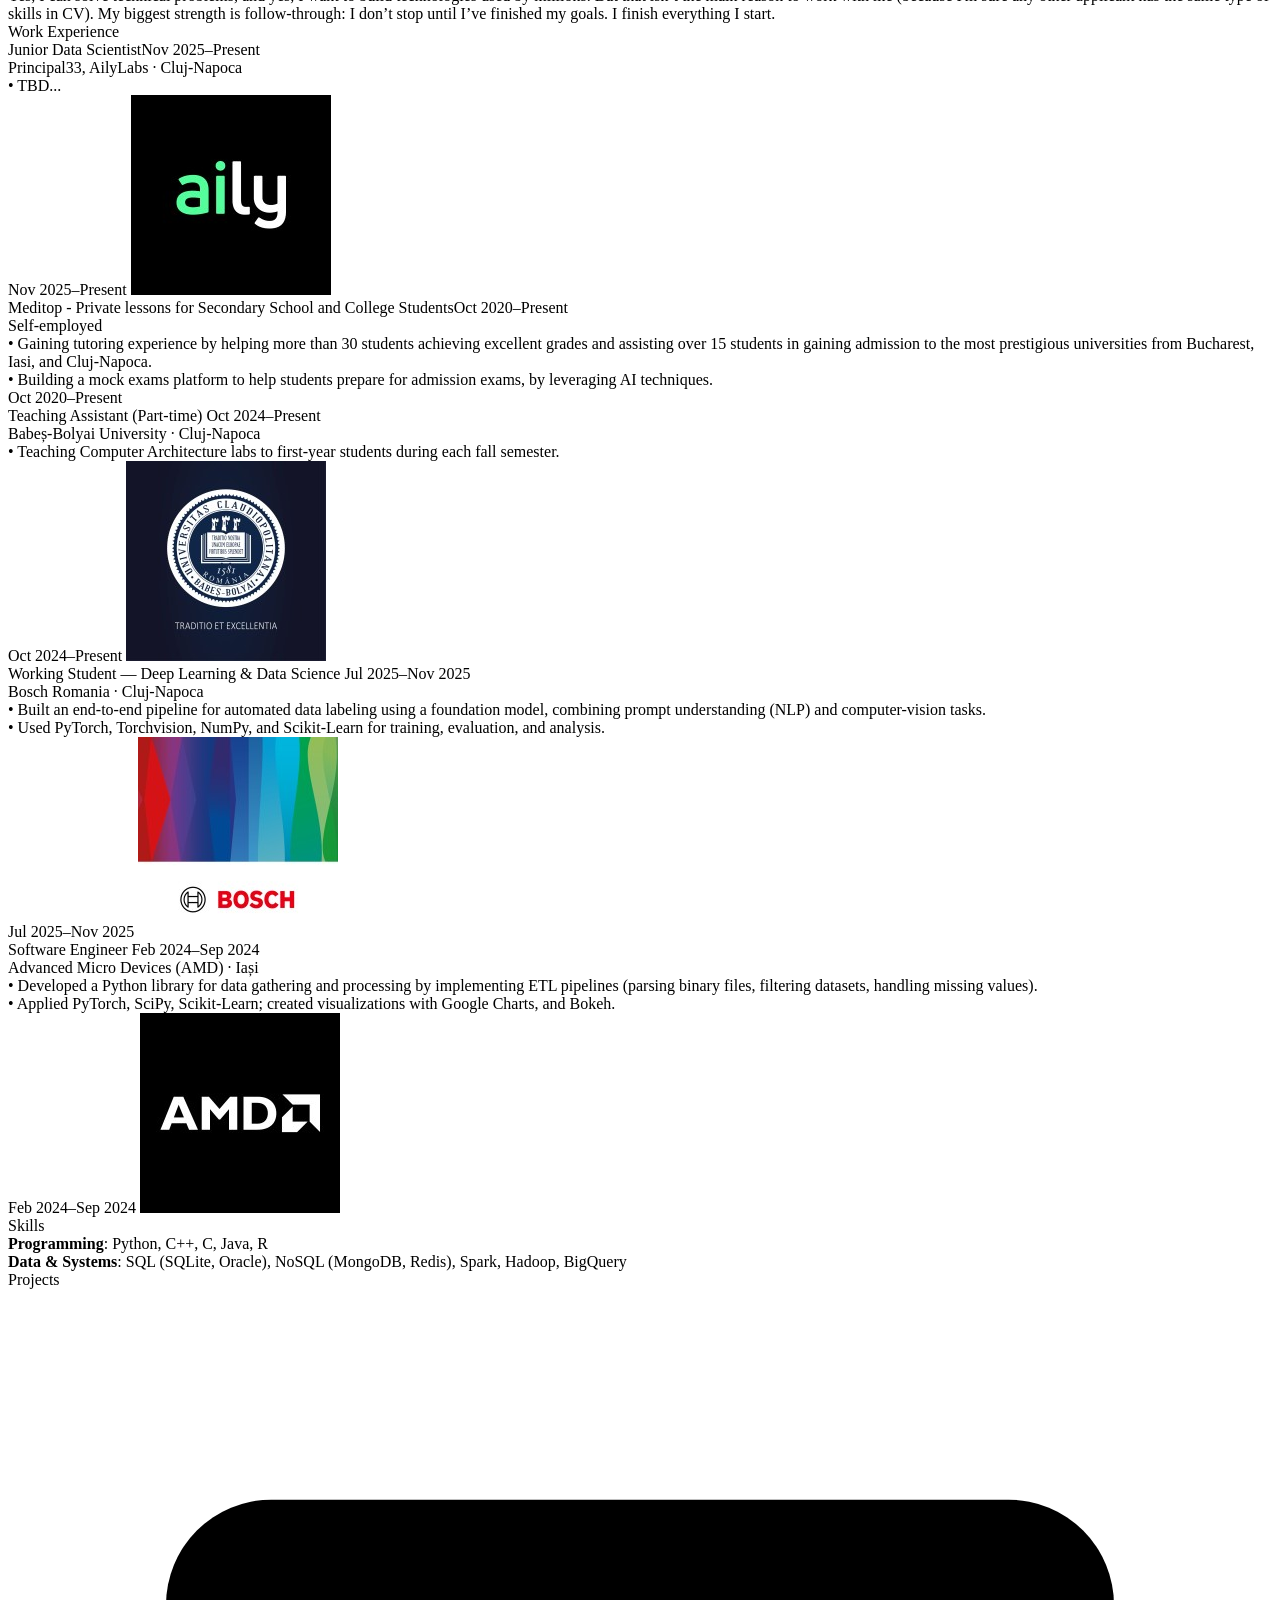
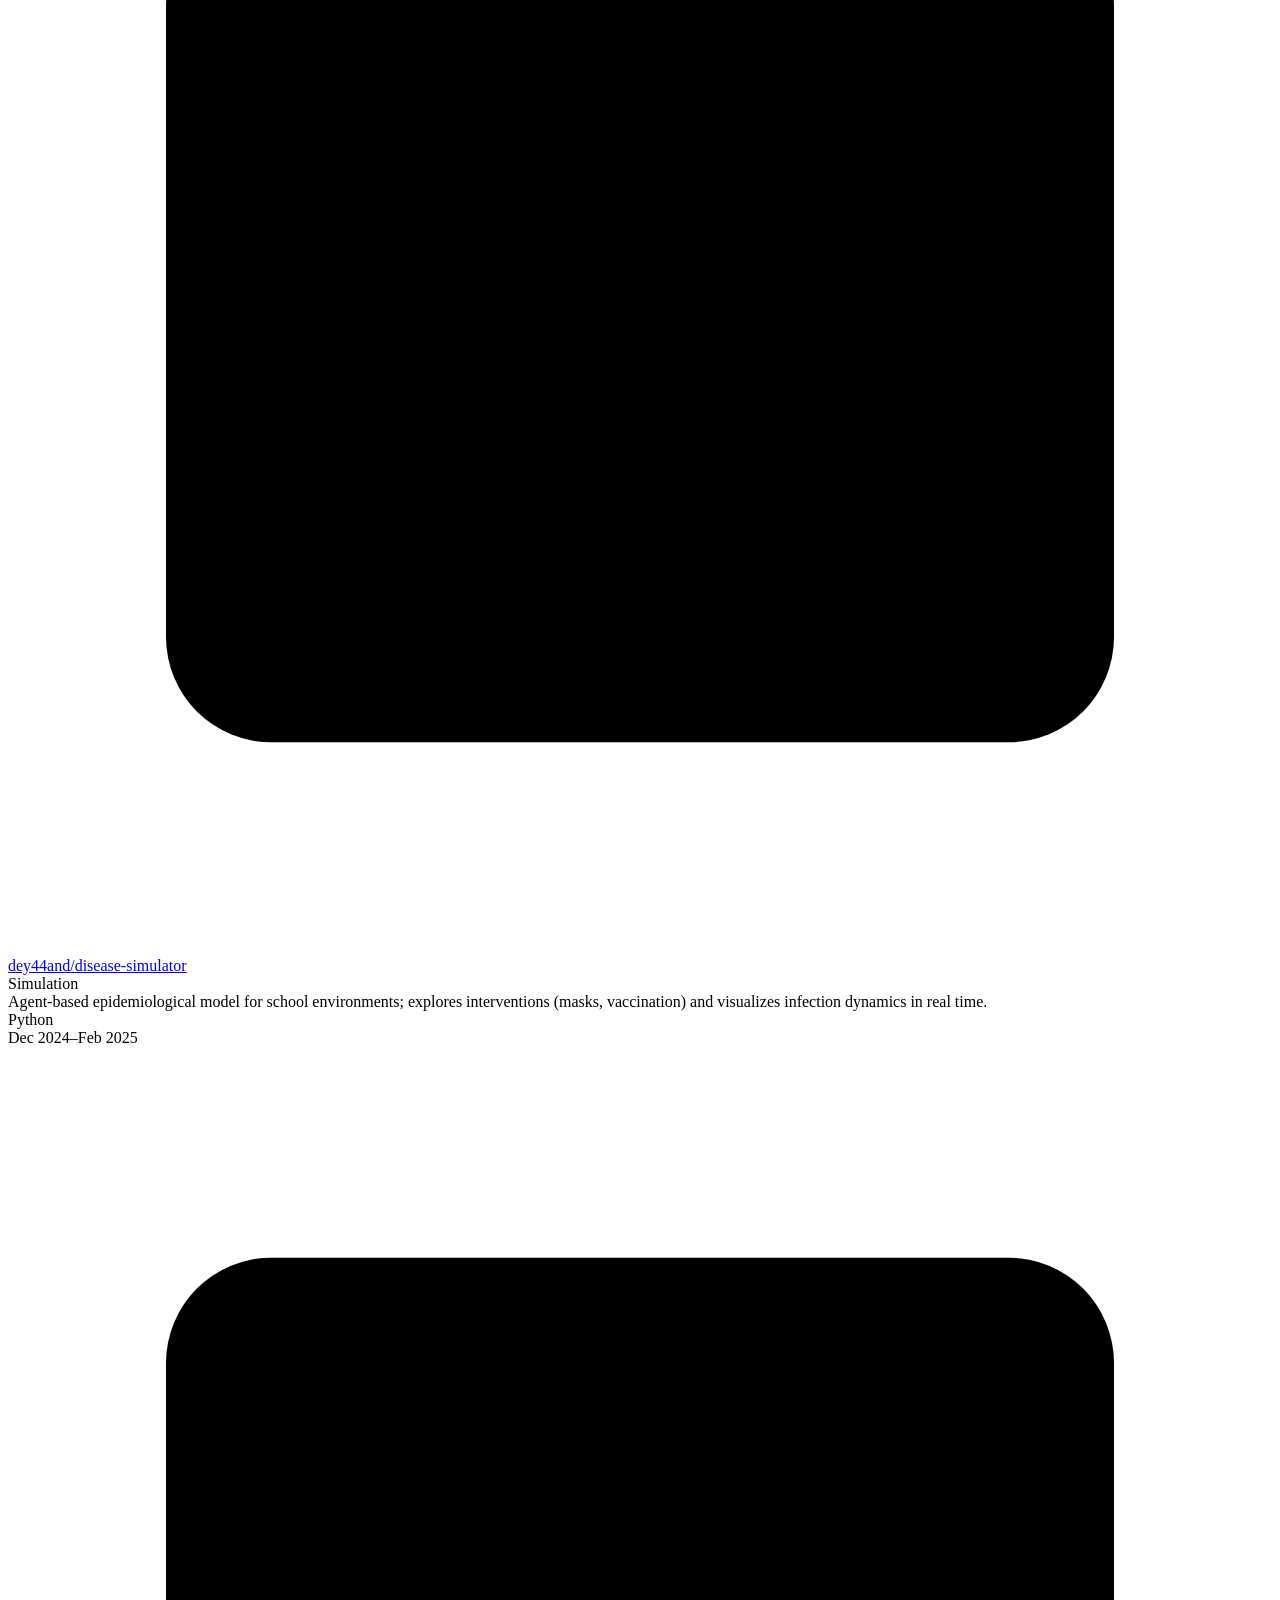
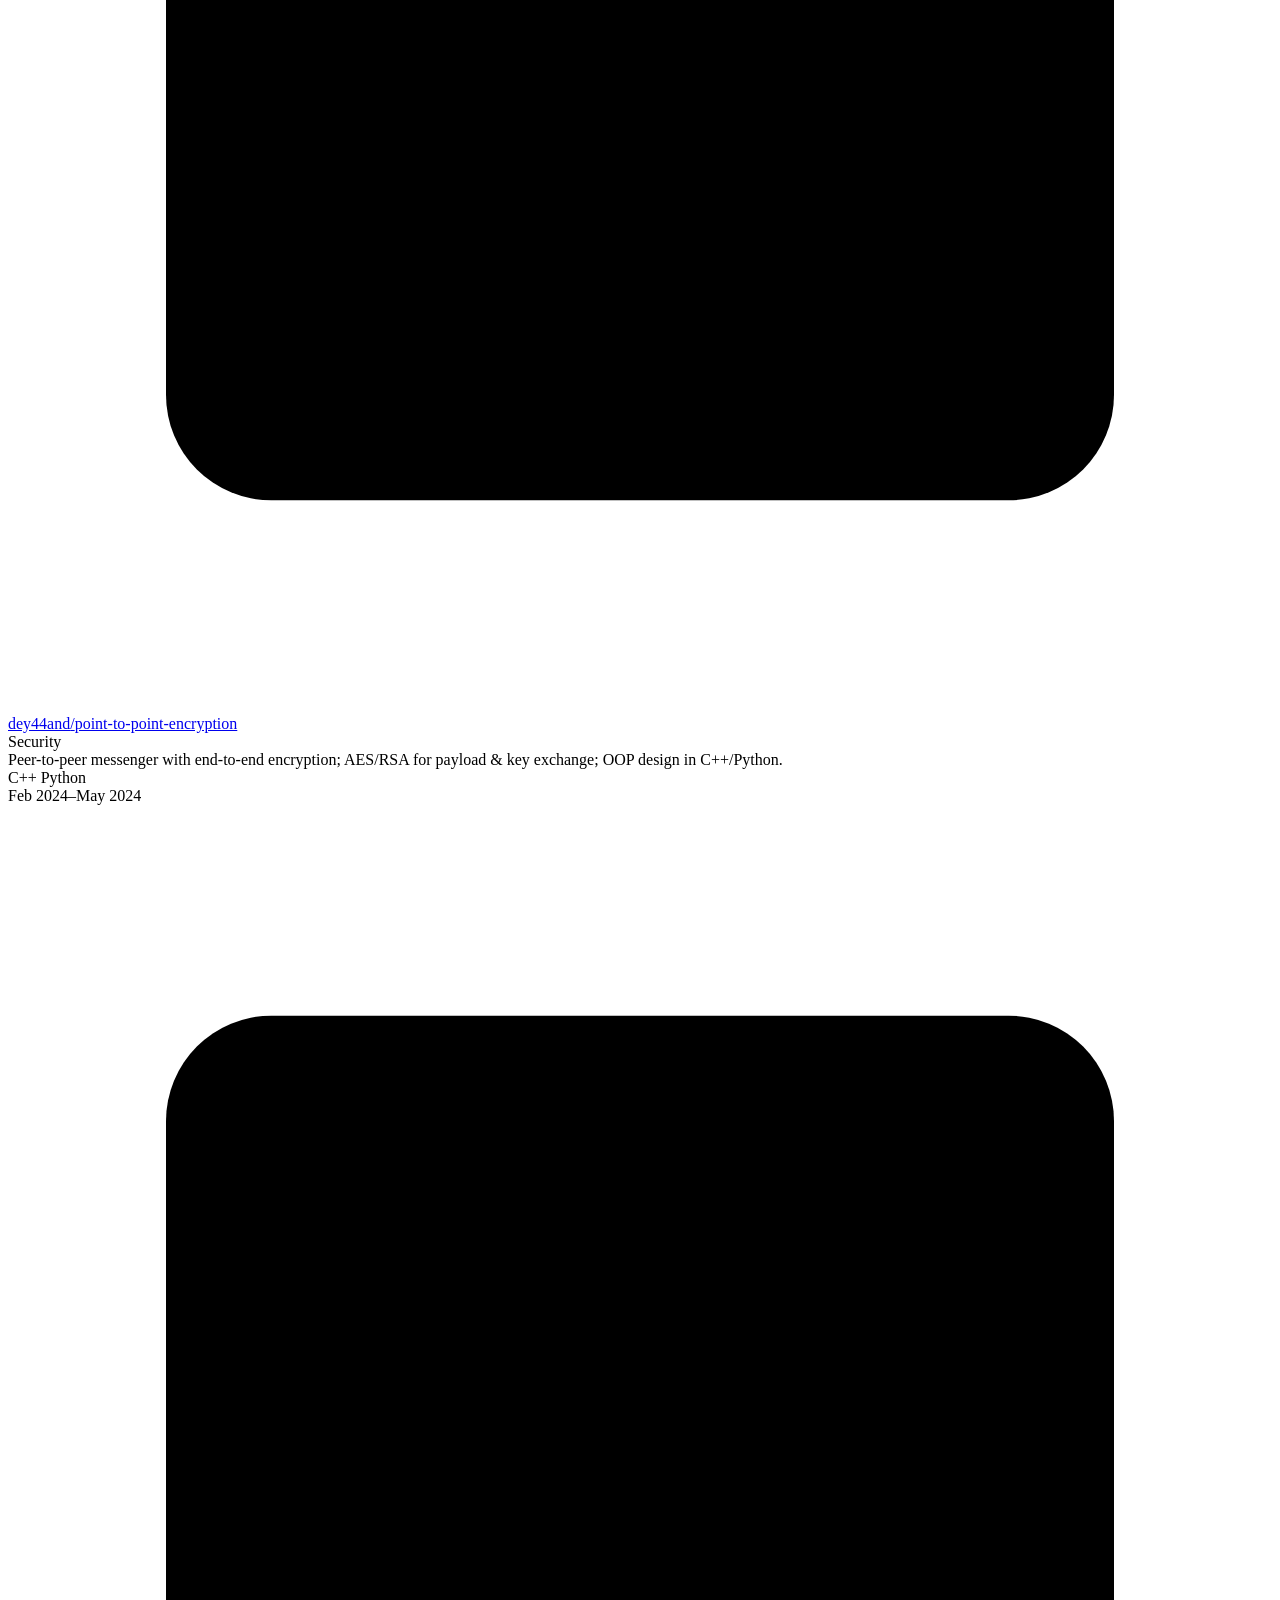
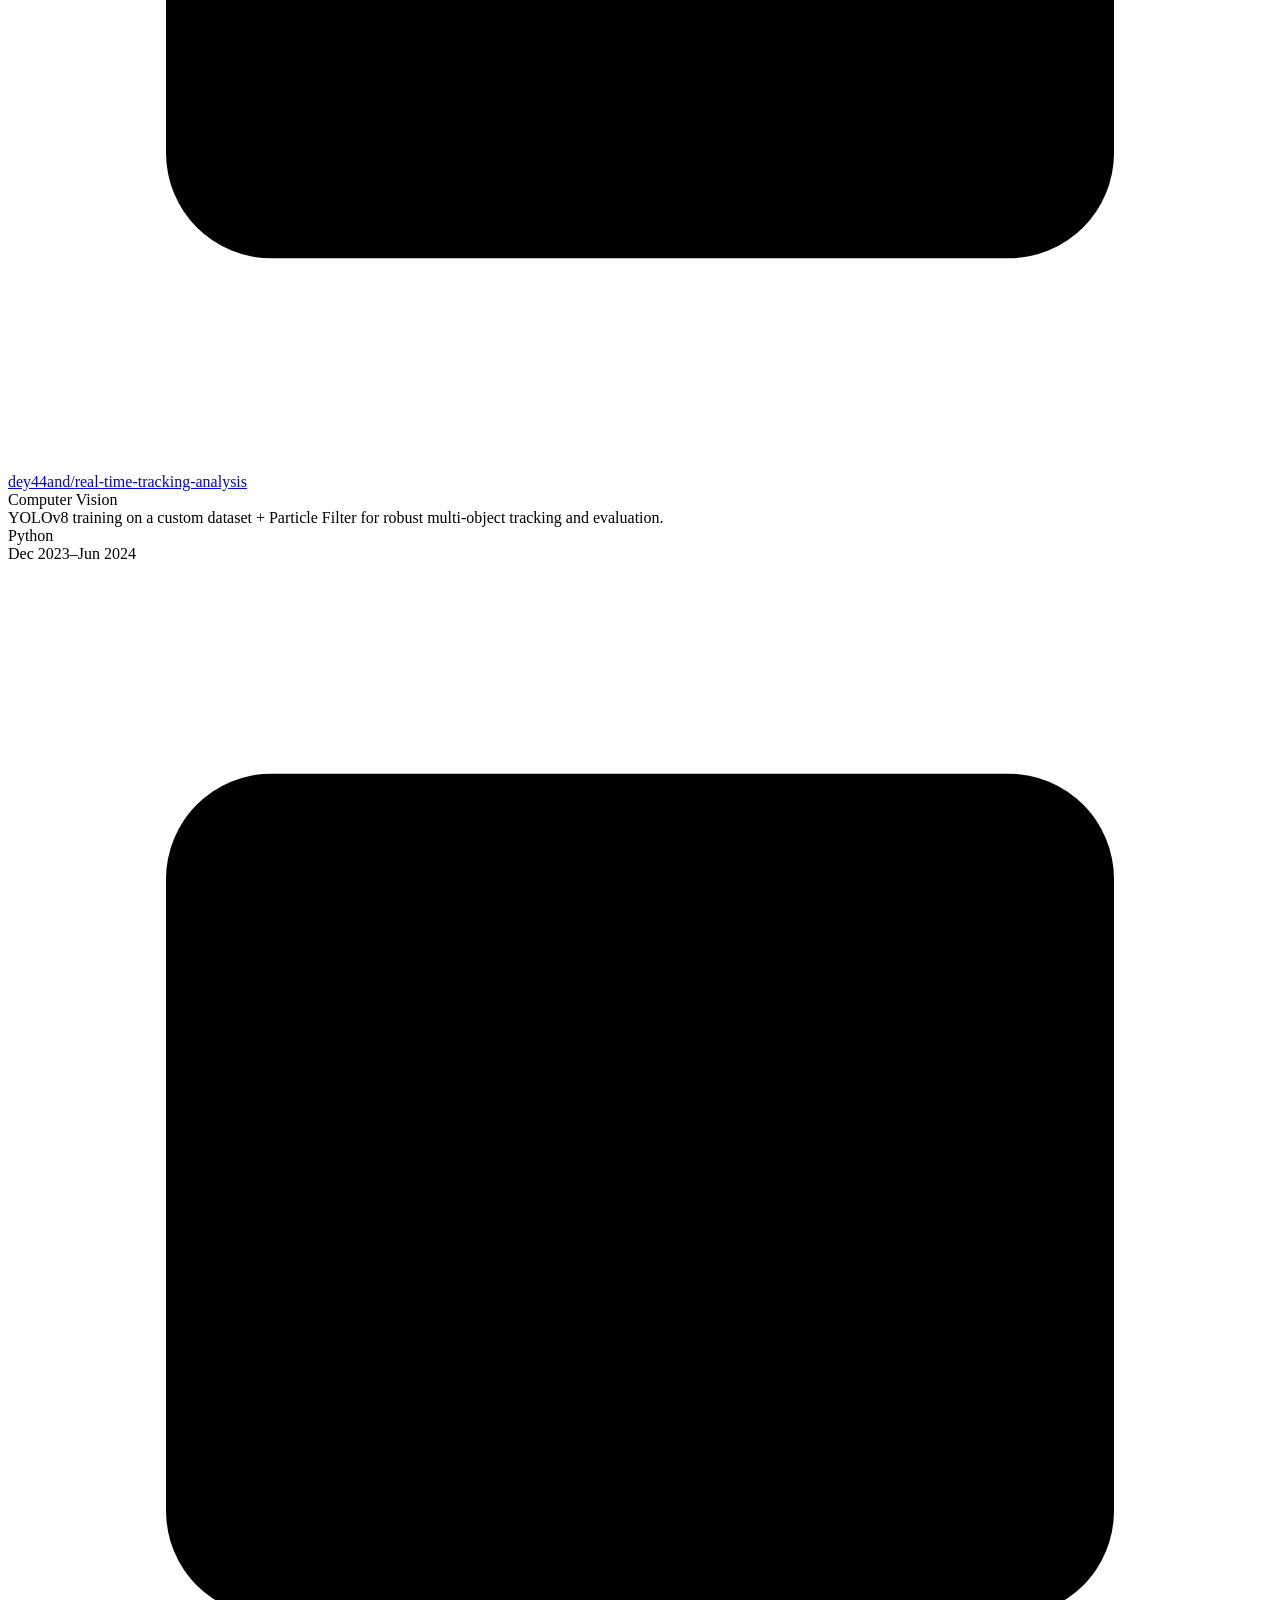
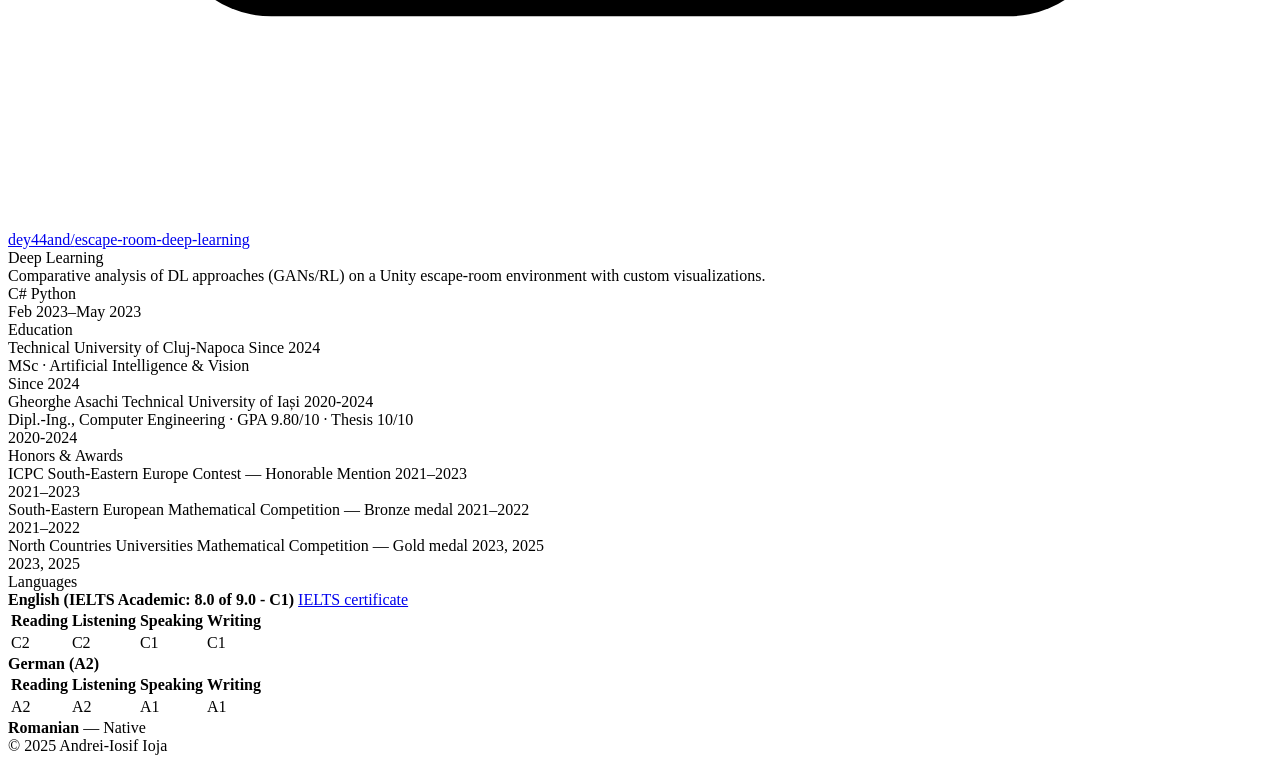
==== commit cc5f3e8b: "little update" ====
--- a/index.html
+++ b/index.html
@@ -43,247 +43,14 @@
   <meta name="theme-color" content="#ffffff">
   
   <title>Andrei-Iosif Ioja — CV</title>
-  <style>
-    :root{
-      --accent:#d3423a;
-      --ink:#111;
-      --muted:#8f8f8f;
-      --faint:#cfcfcf;
-      --dark:#6a6a6a;
-      --maxw:900px;
-    }
-    html,body{height:100%;}
-    body{
-      margin:0; padding:48px 24px 96px; color:var(--ink);
-      font:16px/1.55 system-ui,-apple-system,Segoe UI,Roboto,Helvetica,Arial,"Apple Color Emoji","Segoe UI Emoji";
-      background:#fff;
-    }
-    .page{max-width:var(--maxw); margin:0 auto;}
-
-    /* ===== Header ===== */
-    header{
-      display:grid; grid-template-columns: 1fr 160px; column-gap:28px; align-items:start;
-    }
-    header h1{
-      font-family: Georgia, "Times New Roman", Times, serif;
-      font-weight:700; letter-spacing:.2px; margin:0 0 4px;
-      font-size: clamp(36px, 6.5vw, 56px);
-    }
-    header .tagline{ font-style:italic; opacity:.9; margin:0 0 16px; font-size:18px; }
-    header .links{ color:var(--muted); font-size:14px; margin-top:6px; }
-    header .links a{ color:inherit; text-decoration:none; border-bottom:1px solid var(--faint); }
-    header .links a:hover{ color:var(--ink); border-bottom-color:var(--ink); }
-    .links.contact { color: var(--ink); }
-    .links.contact a { color: inherit; text-decoration: none; border: 0; }
-    .links.contact a:hover { text-decoration: underline; }
-    .links.contact .sep { color: var(--faint); margin: 0 6px; }
-    @media (max-width:720px){ .links.contact { font-size: 15px; } }
-
-    /* contact icons */
-    .links.contact{
-      display:flex; flex-wrap:wrap; gap:10px 16px; align-items:center;
-    }
-    .links.contact a{ color:inherit; text-decoration:none; border:0; }
-    .links.contact a:hover{ text-decoration:underline; }
-    .links.contact .sep{ display:none; }            /* we’ll use icons instead of the dot */
-    
-    .contact-icon{
-      width:16px; height:16px; margin-right:6px;
-      vertical-align:-2px;                          /* aligns with text baseline */
-      stroke:currentColor; fill:none; stroke-width:1.8;
-    }
-    
-    /* same look in the Contact section */
-    #contact .contact-list a{ display:inline-flex; align-items:center; gap:6px; }
-    #contact .contact-list svg{ width:16px; height:16px; stroke:currentColor; fill:none; stroke-width:1.8; }
-
-    .header-photo{
-      width:160px; height:160px; border-radius:50%;
-      object-fit:cover; object-position:center;
-      border:3px solid #fff; box-shadow:0 6px 18px rgba(0,0,0,.08);
-    }
-
-    /* ===== Grid rows (label | content | years) ===== */
-    .line{ display:grid; grid-template-columns: 180px 1fr 110px; column-gap:28px; align-items:start; }
-    .line + .line{ margin-top:18px; }
-    .label{ color:var(--accent); font-weight:600; }
-    .content b{ font-weight:600; }
-    /* years cell now stacks: date on top, logo under it */
-    .years .y{ text-align:right; white-space:nowrap; color:var(--dark); }
-    .company-logo{
-      display:block;
-      margin-top:8px;
-      /*margin-left:auto;           keeps it under the right-aligned date */
-      max-height:56px;           /* tidy size; adjust if needed */
-      width:auto;                /* preserve aspect ratio */
-      object-fit:contain;
-      filter: none;              /* try: grayscale(100%) opacity(.9) if you want muted logos */
-    }
-
-    section{ margin-top:28px; }
-    section + section{ margin-top:32px; }
-
-    .content ul{ margin:6px 0 0 18px; padding:0; }
-    .content li{ margin:2px 0; }
-
-    .item{ display:grid; grid-template-columns: 1fr; margin:0 0 12px 0; }
-    .meta{ color:#444; margin-top:2px; }
-    .role{ font-weight:600; }
-    .place{ font-weight:600; }
-
-    hr.sep{ border:0; border-top:1px solid #eee; margin:28px 0; }
-
-    /* Inline year (inserted by JS) */
-    .when{ display:none; color:var(--muted); font-weight:400; }
-
-    /* ===== Mobile: collapse to single column and show inline year ===== */
-    @media (max-width: 720px){
-      body{ padding:28px 16px 64px; }
-      header{ grid-template-columns:1fr; row-gap:12px; }
-      .header-photo{ width:120px; height:120px; }
-      .line{ grid-template-columns:1fr; row-gap:6px; }
-      .line .label:empty{ display:none; }
-      .years{ display:none; }
-      /*.when{ display:inline; } */
-      .when{
-        display:block;
-        margin-top:2px;
-        font-size:0.95em;
-        color:var(--dark);
-      }
-    }
-
-    /* ===== Language tables ===== */
-    .lang-card{ margin:12px 0 18px; }
-    .lang-head{ display:flex; align-items:center; gap:8px; margin-bottom:6px; }
-    .lang-note{ margin-top:8px; font-size:14px; }
-    
-    .lang-table{
-      width:100%;
-      border-collapse:collapse;           /* no outer border */
-      table-layout:fixed;                 /* even columns */
-    }
-    .lang-table th,
-    .lang-table td{
-      padding:8px 10px;
-      font-size:14px;
-      text-align:center;
-    }
-    .lang-table thead th{ color:#333; font-weight:600; }
-    /* internal lines only */
-    .lang-table th + th,
-    .lang-table td + td{ border-left:1px solid #eee; }
-    .lang-table tr + tr td{ border-top:1px solid #eee; }
-    
-    /* pretty link for IELTS */
-    .link-chip{
-      display:inline-flex;              /* enables centering */
-      align-items:center;               /* vertical center */
-      justify-content:center;           /* horizontal center */
-      padding:4px 10px;
-      min-height:26px;
-      text-align:center;
-      border-radius:999px;
-      border:1px solid var(--accent);
-      color:var(--accent);
-      background:#fff;
-      text-decoration:none;
-      /* optional: keep it on one line */
-      /* white-space: nowrap; */
-    }
-    .link-chip:hover{ background:#fff6f5; }
-    
-    /* mobile sizing */
-    @media (max-width:720px){
-      .lang-table th,.lang-table td{ font-size:13px; padding:6px 8px; }
-    }
-
-    /* ===== Repo cards ===== */
-    :root { --link:#1f6feb; } /* keep */
-    
-    .repo-list{ display:grid; gap:12px; } /* keep */
-    
-    .repo-card{
-      display:block;
-      text-decoration:none; color:inherit;
-      border:1px solid #e8e8e8; background:#fff;
-      border-radius:6px; padding:12px 14px;
-      box-shadow:none;        
-      transition:none;         
-    }
-    
-    .repo-card:hover{
-      border-color:#e8e8e8;    
-      box-shadow:none;        
-      transform:none;         
-    }
-    
-    .repo-head{ display:flex; align-items:center; gap:8px; margin-bottom:6px; }
-    
-    /* CHANGED: make the icon tiny */
-    .repo-head svg{
-      width:16px; height:16px; 
-      stroke:currentColor; fill:none; stroke-width:1.8; opacity:.9;
-    }
-    
-    .repo-title{ font-weight:600; }
-    .repo-title .owner{ color:#555; font-weight:500; }
-    .repo-title .name{ color:var(--link); }
-    
-    .badge{
-      margin-left:auto;
-      font-size:12px; padding:2px 8px; border-radius:999px;
-      background:#f6f6f6; border:1px solid #e6e6e6; color:#555;
-      text-align:center;
-    }
-    
-    .repo-desc{ color:#444; margin:4px 0 8px; }
-    .repo-meta{ display:flex; align-items:center; gap:12px; font-size:14px; color:#555; }
-    .lang-dot{ width:10px; height:10px; border-radius:50%; display:inline-block; }
-    .lang{ display:flex; align-items:center; gap:6px; }
-
-    /* title link only */
-    .repo-title a.repo-link{
-      color: var(--link);
-      text-decoration: none;
-    }
-    .repo-title a.repo-link:hover{
-      text-decoration: underline;   /* underline on hover */
-    }
-    .repo-title a.repo-link:focus-visible{
-      outline: 2px solid var(--link);  /* keyboard focus */
-      outline-offset: 2px;
-      border-radius: 4px;
-    }
-    
-    /* mobile: card fills the single-column content just fine */
-    @media (max-width:720px){
-      .repo-card{ padding:12px; }
-    }
-
-    @media print{
-      body{ padding:0; }
-      .page{ padding:24px 32px; }
-      a{ color:inherit; text-decoration:none; }
-    }
-
-    footer.site-foot{
-      text-align:center;
-      color:var(--muted);
-      font-size:13px;
-      margin-top:48px;
-      padding-top:16px;
-      padding-bottom:16px;
-      border-top:1px solid #eee;
-    }
-  </style>
+  <link rel=""stylesheet" href="assets/styles.css">
   <script type="application/ld+json">
   {
     "@context": "https://schema.org",
     "@type": "Person",
     "name": "Andrei-Iosif Ioja",
     "url": "https://andreiioja.com/",
-    "image": "https://andreiioja.com/me.jpg",
+    "image": "https://andreiioja.com/images/me.jpg",
     "jobTitle": "MSc Student — Artificial Intelligence & Vision; Working Student, Deep Learning & Data Science",
     "worksFor": { "@type": "Organization", "name": "AilyLabs" },
     "alumniOf": [
@@ -323,7 +90,7 @@
           </a>
         </p>
       </div>
-      <img class="header-photo" src="me.jpg" alt="Portrait of Andrei-Iosif Ioja" loading="lazy" />
+      <img class="header-photo" src="images/me.jpg" alt="Portrait of Andrei-Iosif Ioja" loading="lazy" />
     </header>
 
     <!-- SUMMARY -->
--- a/assets/styles.css
+++ b/assets/styles.css
@@ -0,0 +1,232 @@
+    :root{
+      --accent:#d3423a;
+      --ink:#111;
+      --muted:#8f8f8f;
+      --faint:#cfcfcf;
+      --dark:#6a6a6a;
+      --maxw:900px;
+    }
+    html,body{height:100%;}
+    body{
+      margin:0; padding:48px 24px 96px; color:var(--ink);
+      font:16px/1.55 system-ui,-apple-system,Segoe UI,Roboto,Helvetica,Arial,"Apple Color Emoji","Segoe UI Emoji";
+      background:#fff;
+    }
+    .page{max-width:var(--maxw); margin:0 auto;}
+
+    /* ===== Header ===== */
+    header{
+      display:grid; grid-template-columns: 1fr 160px; column-gap:28px; align-items:start;
+    }
+    header h1{
+      font-family: Georgia, "Times New Roman", Times, serif;
+      font-weight:700; letter-spacing:.2px; margin:0 0 4px;
+      font-size: clamp(36px, 6.5vw, 56px);
+    }
+    header .tagline{ font-style:italic; opacity:.9; margin:0 0 16px; font-size:18px; }
+    header .links{ color:var(--muted); font-size:14px; margin-top:6px; }
+    header .links a{ color:inherit; text-decoration:none; border-bottom:1px solid var(--faint); }
+    header .links a:hover{ color:var(--ink); border-bottom-color:var(--ink); }
+    .links.contact { color: var(--ink); }
+    .links.contact a { color: inherit; text-decoration: none; border: 0; }
+    .links.contact a:hover { text-decoration: underline; }
+    .links.contact .sep { color: var(--faint); margin: 0 6px; }
+    @media (max-width:720px){ .links.contact { font-size: 15px; } }
+
+    /* contact icons */
+    .links.contact{
+      display:flex; flex-wrap:wrap; gap:10px 16px; align-items:center;
+    }
+    .links.contact a{ color:inherit; text-decoration:none; border:0; }
+    .links.contact a:hover{ text-decoration:underline; }
+    .links.contact .sep{ display:none; }            /* we’ll use icons instead of the dot */
+    
+    .contact-icon{
+      width:16px; height:16px; margin-right:6px;
+      vertical-align:-2px;                          /* aligns with text baseline */
+      stroke:currentColor; fill:none; stroke-width:1.8;
+    }
+    
+    /* same look in the Contact section */
+    #contact .contact-list a{ display:inline-flex; align-items:center; gap:6px; }
+    #contact .contact-list svg{ width:16px; height:16px; stroke:currentColor; fill:none; stroke-width:1.8; }
+
+    .header-photo{
+      width:160px; height:160px; border-radius:50%;
+      object-fit:cover; object-position:center;
+      border:3px solid #fff; box-shadow:0 6px 18px rgba(0,0,0,.08);
+    }
+
+    /* ===== Grid rows (label | content | years) ===== */
+    .line{ display:grid; grid-template-columns: 180px 1fr 110px; column-gap:28px; align-items:start; }
+    .line + .line{ margin-top:18px; }
+    .label{ color:var(--accent); font-weight:600; }
+    .content b{ font-weight:600; }
+    /* years cell now stacks: date on top, logo under it */
+    .years .y{ text-align:right; white-space:nowrap; color:var(--dark); }
+    .company-logo{
+      display:block;
+      margin-top:8px;
+      /*margin-left:auto;           keeps it under the right-aligned date */
+      max-height:56px;           /* tidy size; adjust if needed */
+      width:auto;                /* preserve aspect ratio */
+      object-fit:contain;
+      filter: none;              /* try: grayscale(100%) opacity(.9) if you want muted logos */
+    }
+
+    section{ margin-top:28px; }
+    section + section{ margin-top:32px; }
+
+    .content ul{ margin:6px 0 0 18px; padding:0; }
+    .content li{ margin:2px 0; }
+
+    .item{ display:grid; grid-template-columns: 1fr; margin:0 0 12px 0; }
+    .meta{ color:#444; margin-top:2px; }
+    .role{ font-weight:600; }
+    .place{ font-weight:600; }
+
+    hr.sep{ border:0; border-top:1px solid #eee; margin:28px 0; }
+
+    /* Inline year (inserted by JS) */
+    .when{ display:none; color:var(--muted); font-weight:400; }
+
+    /* ===== Mobile: collapse to single column and show inline year ===== */
+    @media (max-width: 720px){
+      body{ padding:28px 16px 64px; }
+      header{ grid-template-columns:1fr; row-gap:12px; }
+      .header-photo{ width:120px; height:120px; }
+      .line{ grid-template-columns:1fr; row-gap:6px; }
+      .line .label:empty{ display:none; }
+      .years{ display:none; }
+      /*.when{ display:inline; } */
+      .when{
+        display:block;
+        margin-top:2px;
+        font-size:0.95em;
+        color:var(--dark);
+      }
+    }
+
+    /* ===== Language tables ===== */
+    .lang-card{ margin:12px 0 18px; }
+    .lang-head{ display:flex; align-items:center; gap:8px; margin-bottom:6px; }
+    .lang-note{ margin-top:8px; font-size:14px; }
+    
+    .lang-table{
+      width:100%;
+      border-collapse:collapse;           /* no outer border */
+      table-layout:fixed;                 /* even columns */
+    }
+    .lang-table th,
+    .lang-table td{
+      padding:8px 10px;
+      font-size:14px;
+      text-align:center;
+    }
+    .lang-table thead th{ color:#333; font-weight:600; }
+    /* internal lines only */
+    .lang-table th + th,
+    .lang-table td + td{ border-left:1px solid #eee; }
+    .lang-table tr + tr td{ border-top:1px solid #eee; }
+    
+    /* pretty link for IELTS */
+    .link-chip{
+      display:inline-flex;              /* enables centering */
+      align-items:center;               /* vertical center */
+      justify-content:center;           /* horizontal center */
+      padding:4px 10px;
+      min-height:26px;
+      text-align:center;
+      border-radius:999px;
+      border:1px solid var(--accent);
+      color:var(--accent);
+      background:#fff;
+      text-decoration:none;
+      /* optional: keep it on one line */
+      /* white-space: nowrap; */
+    }
+    .link-chip:hover{ background:#fff6f5; }
+    
+    /* mobile sizing */
+    @media (max-width:720px){
+      .lang-table th,.lang-table td{ font-size:13px; padding:6px 8px; }
+    }
+
+    /* ===== Repo cards ===== */
+    :root { --link:#1f6feb; } /* keep */
+    
+    .repo-list{ display:grid; gap:12px; } /* keep */
+    
+    .repo-card{
+      display:block;
+      text-decoration:none; color:inherit;
+      border:1px solid #e8e8e8; background:#fff;
+      border-radius:6px; padding:12px 14px;
+      box-shadow:none;        
+      transition:none;         
+    }
+    
+    .repo-card:hover{
+      border-color:#e8e8e8;    
+      box-shadow:none;        
+      transform:none;         
+    }
+    
+    .repo-head{ display:flex; align-items:center; gap:8px; margin-bottom:6px; }
+    
+    /* CHANGED: make the icon tiny */
+    .repo-head svg{
+      width:16px; height:16px; 
+      stroke:currentColor; fill:none; stroke-width:1.8; opacity:.9;
+    }
+    
+    .repo-title{ font-weight:600; }
+    .repo-title .owner{ color:#555; font-weight:500; }
+    .repo-title .name{ color:var(--link); }
+    
+    .badge{
+      margin-left:auto;
+      font-size:12px; padding:2px 8px; border-radius:999px;
+      background:#f6f6f6; border:1px solid #e6e6e6; color:#555;
+      text-align:center;
+    }
+    
+    .repo-desc{ color:#444; margin:4px 0 8px; }
+    .repo-meta{ display:flex; align-items:center; gap:12px; font-size:14px; color:#555; }
+    .lang-dot{ width:10px; height:10px; border-radius:50%; display:inline-block; }
+    .lang{ display:flex; align-items:center; gap:6px; }
+
+    /* title link only */
+    .repo-title a.repo-link{
+      color: var(--link);
+      text-decoration: none;
+    }
+    .repo-title a.repo-link:hover{
+      text-decoration: underline;   /* underline on hover */
+    }
+    .repo-title a.repo-link:focus-visible{
+      outline: 2px solid var(--link);  /* keyboard focus */
+      outline-offset: 2px;
+      border-radius: 4px;
+    }
+    
+    /* mobile: card fills the single-column content just fine */
+    @media (max-width:720px){
+      .repo-card{ padding:12px; }
+    }
+
+    @media print{
+      body{ padding:0; }
+      .page{ padding:24px 32px; }
+      a{ color:inherit; text-decoration:none; }
+    }
+
+    footer.site-foot{
+      text-align:center;
+      color:var(--muted);
+      font-size:13px;
+      margin-top:48px;
+      padding-top:16px;
+      padding-bottom:16px;
+      border-top:1px solid #eee;
+    }
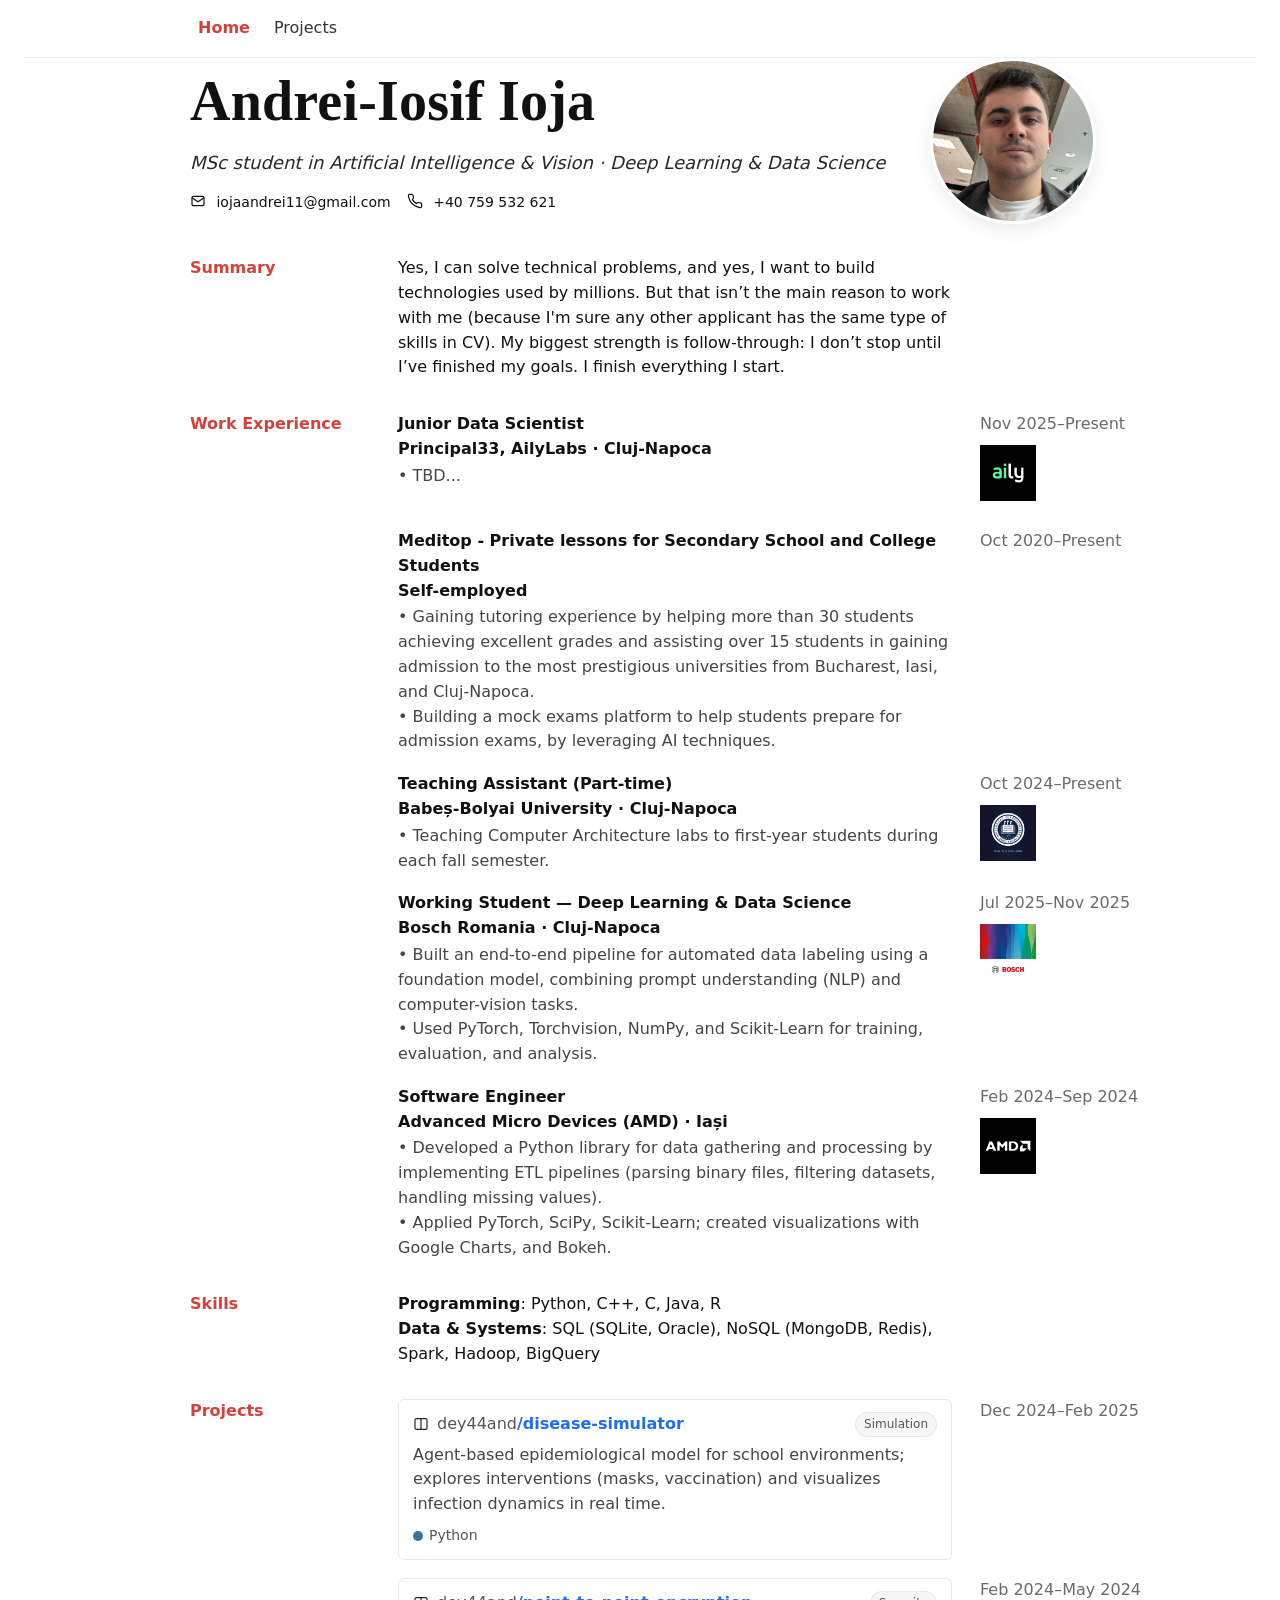
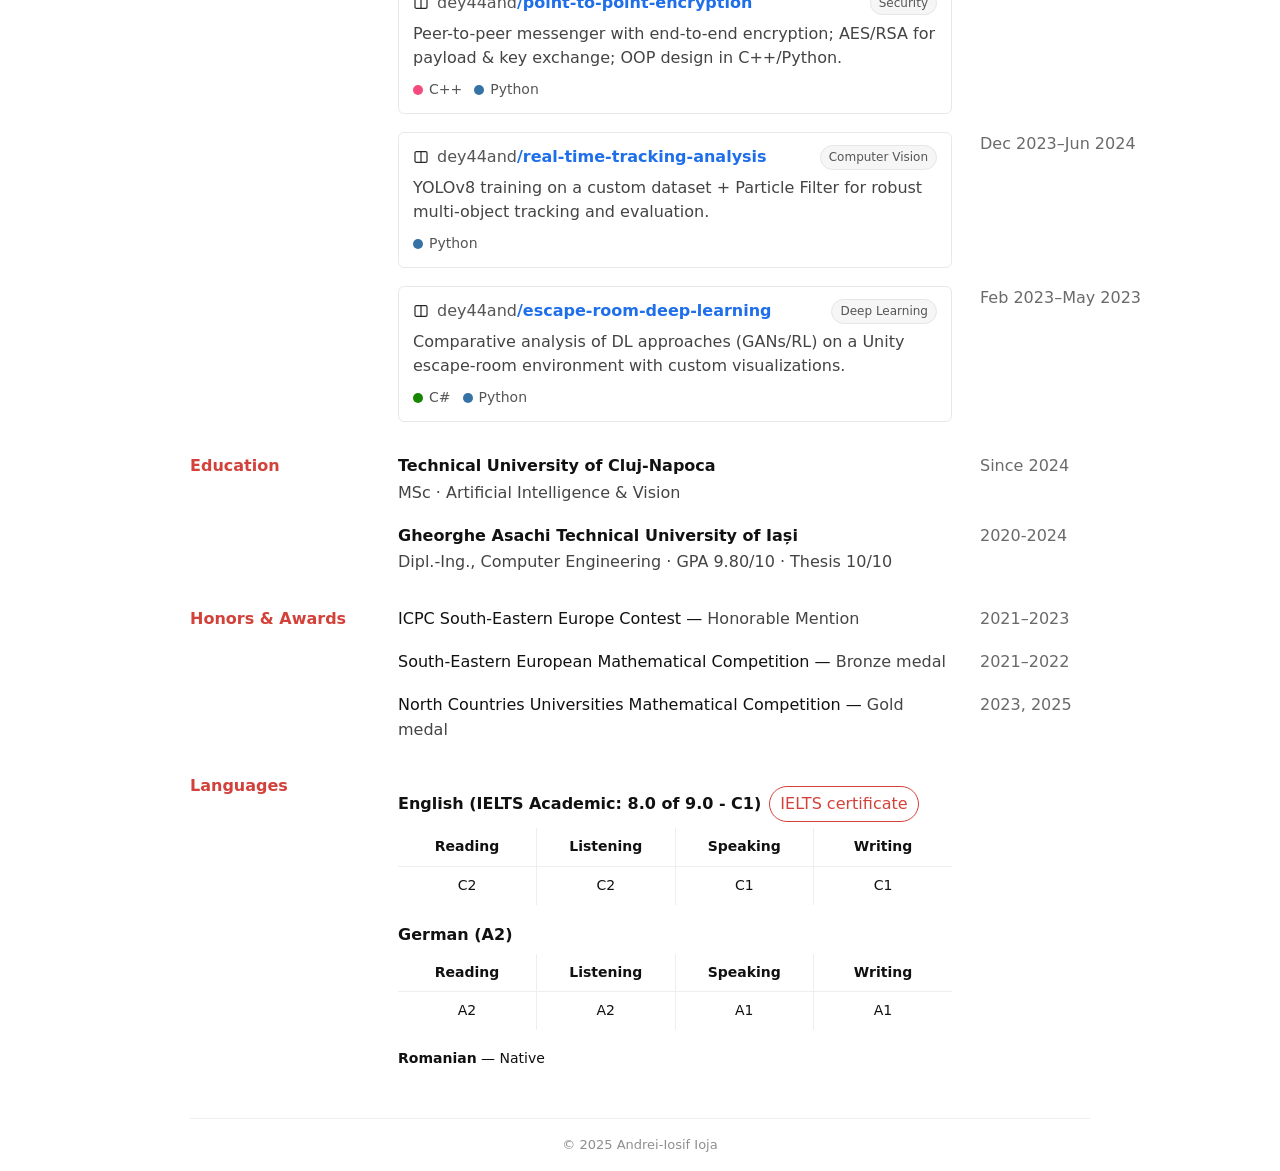
==== commit fb08472b: "another little update :)" ====
--- a/index.html
+++ b/index.html
@@ -43,7 +43,8 @@
   <meta name="theme-color" content="#ffffff">
   
   <title>Andrei-Iosif Ioja — CV</title>
-  <link rel=""stylesheet" href="assets/styles.css">
+  <link rel="stylesheet" href="assets/styles.css">
+  <script defer src="assets/main.js"></script>
   <script type="application/ld+json">
   {
     "@context": "https://schema.org",
@@ -67,6 +68,8 @@
   </script>
 </head>
 <body>
+  <!-- Site nav -->
+  <div id="site-nav"></div>
   <main class="page">
     <header>
       <div>
@@ -431,20 +434,8 @@
         <div class="years"></div>
       </div>
     </section>
-    <footer class="site-foot">© 2025 Andrei-Iosif Ioja</footer>
+    <!-- Replaced footer -->
+    <div id="site-foot"></div>
   </main>
-
-<script>
-  (function () {
-    document.querySelectorAll('.line').forEach(function(line){
-      var yearsBox = line.querySelector('.years');
-      var yTextEl = yearsBox ? (yearsBox.querySelector('.y') || yearsBox) : null;
-      var txt = yTextEl ? yTextEl.textContent.trim() : '';
-      if (!txt) return;
-      var inlineHolder = line.querySelector('.content .role .when, .content .place .when, .content .when');
-      if (inlineHolder) inlineHolder.textContent = txt;
-    });
-  })();
-</script>
 </body>
 </html>
--- a/assets/styles.css
+++ b/assets/styles.css
@@ -8,7 +8,7 @@
     }
     html,body{height:100%;}
     body{
-      margin:0; padding:48px 24px 96px; color:var(--ink);
+      margin:0; padding:0px 24px 96px; color:var(--ink);
       font:16px/1.55 system-ui,-apple-system,Segoe UI,Roboto,Helvetica,Arial,"Apple Color Emoji","Segoe UI Emoji";
       background:#fff;
     }
@@ -229,4 +229,32 @@
       padding-top:16px;
       padding-bottom:16px;
       border-top:1px solid #eee;
-    }+    }
+
+
+/* ===== Top nav ===== */
+.topnav{ position:sticky; top:0; z-index:50; background:#fff; border-bottom:1px solid #eee; }
+.topnav .wrap{ max-width:var(--maxw); margin:0 auto; display:flex; align-items:center; gap:16px; padding:10px 24px; }
+.topnav a{ color:#333; text-decoration:none; padding:6px 8px; border-radius:8px; }
+.topnav a:hover{ background:#f7f7f7; }
+.topnav a.active{ color:var(--accent); font-weight:600; }
+
+/* Page header (projects) */
+h1{ font-family:Georgia, "Times New Roman", Times, serif; font-size:clamp(28px, 5vw, 44px); margin:16px 0 8px; }
+.lead{ color:#555; margin:0 0 24px; }
+
+/* Job sections */
+.job{ margin-top:28px; }
+.job h2{ margin:0 0 6px; font-size:22px; }
+.job .sub{ color:#6a6a6a; margin:0 0 16px; }
+
+/* Case boxes */
+.casegrid{ display:grid; gap:12px; }
+.casebox{ border:1px solid #eaeaea; border-radius:8px; padding:16px 18px; background:#fff; }
+.casebox h3{ margin:0 0 10px; font-size:12px; letter-spacing:.12em; text-transform:uppercase; color:#555; }
+.casebox p{ margin:0; color:#222; }
+
+@media (min-width:920px){
+  .casegrid{ grid-template-columns: 1fr 1fr; }
+  .casegrid .casebox:nth-child(1){ grid-column:1 / -1; } /* SUMMARY full width */
+}
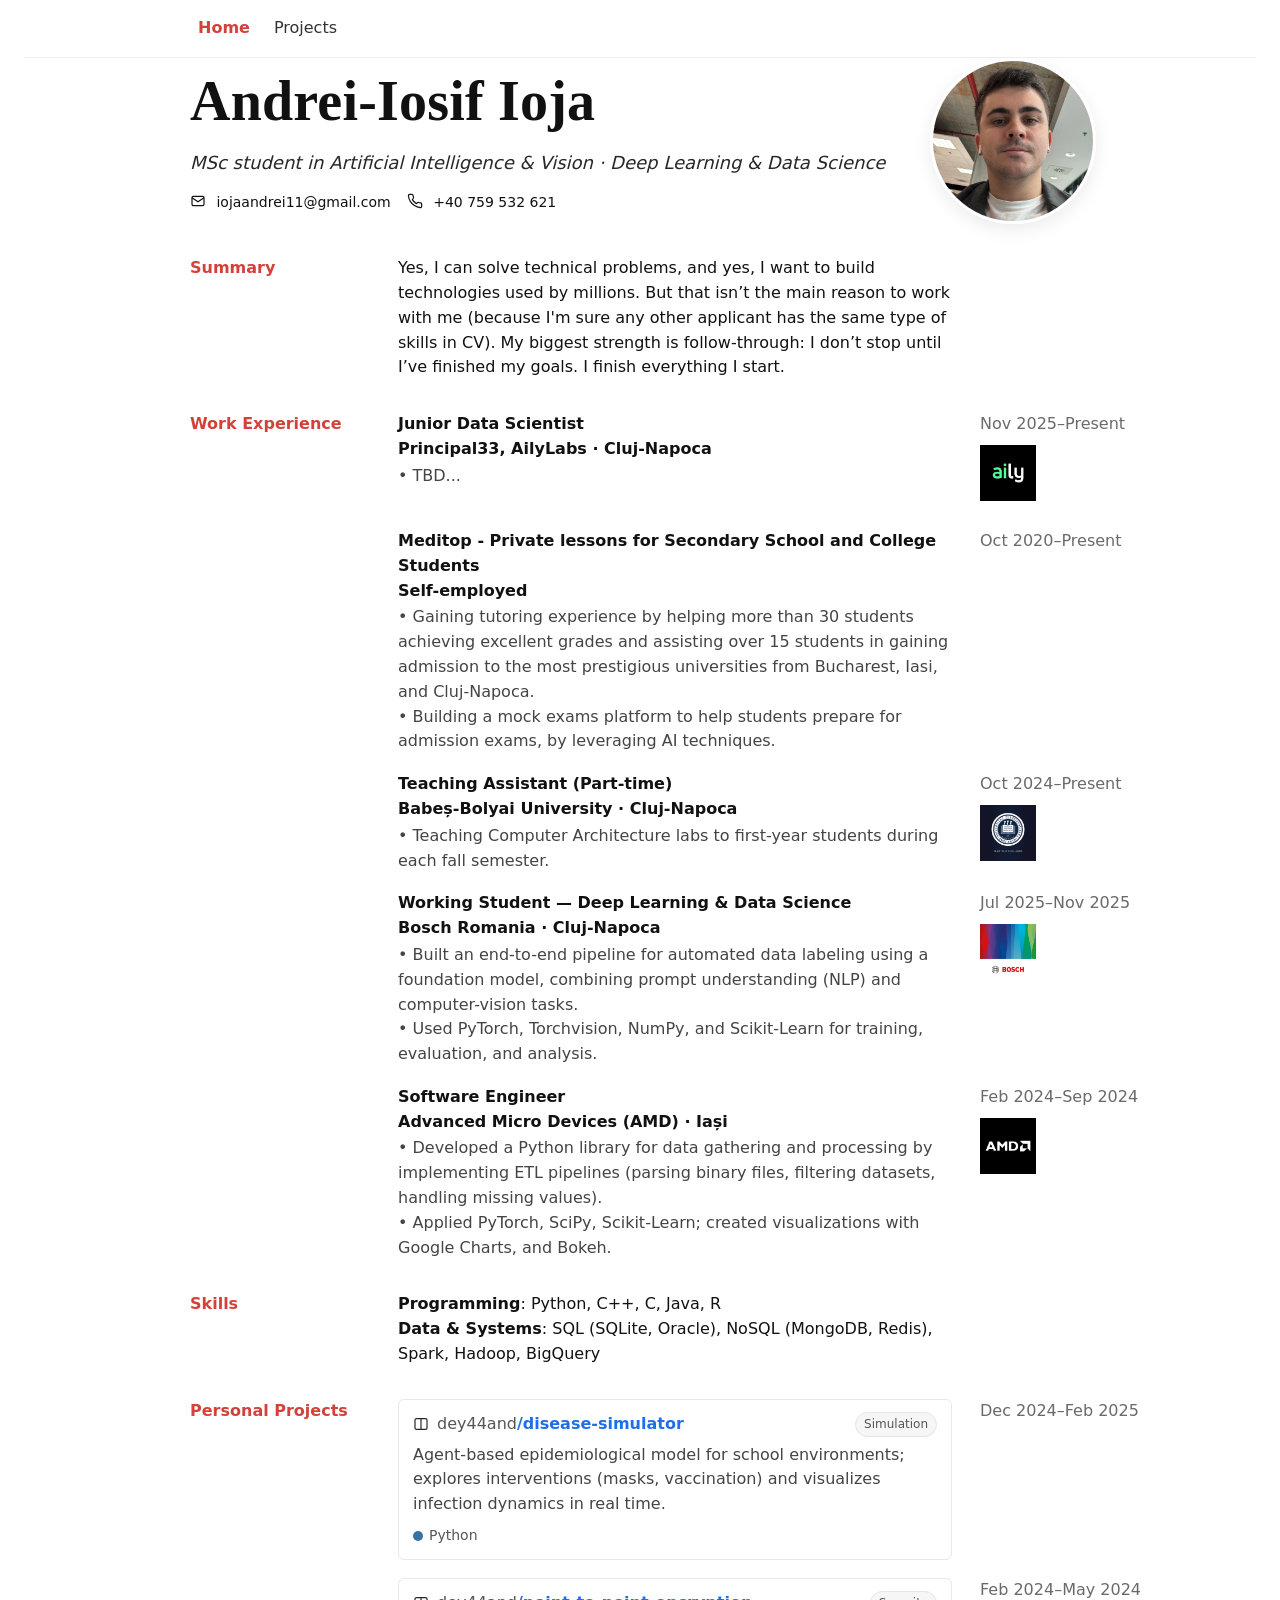
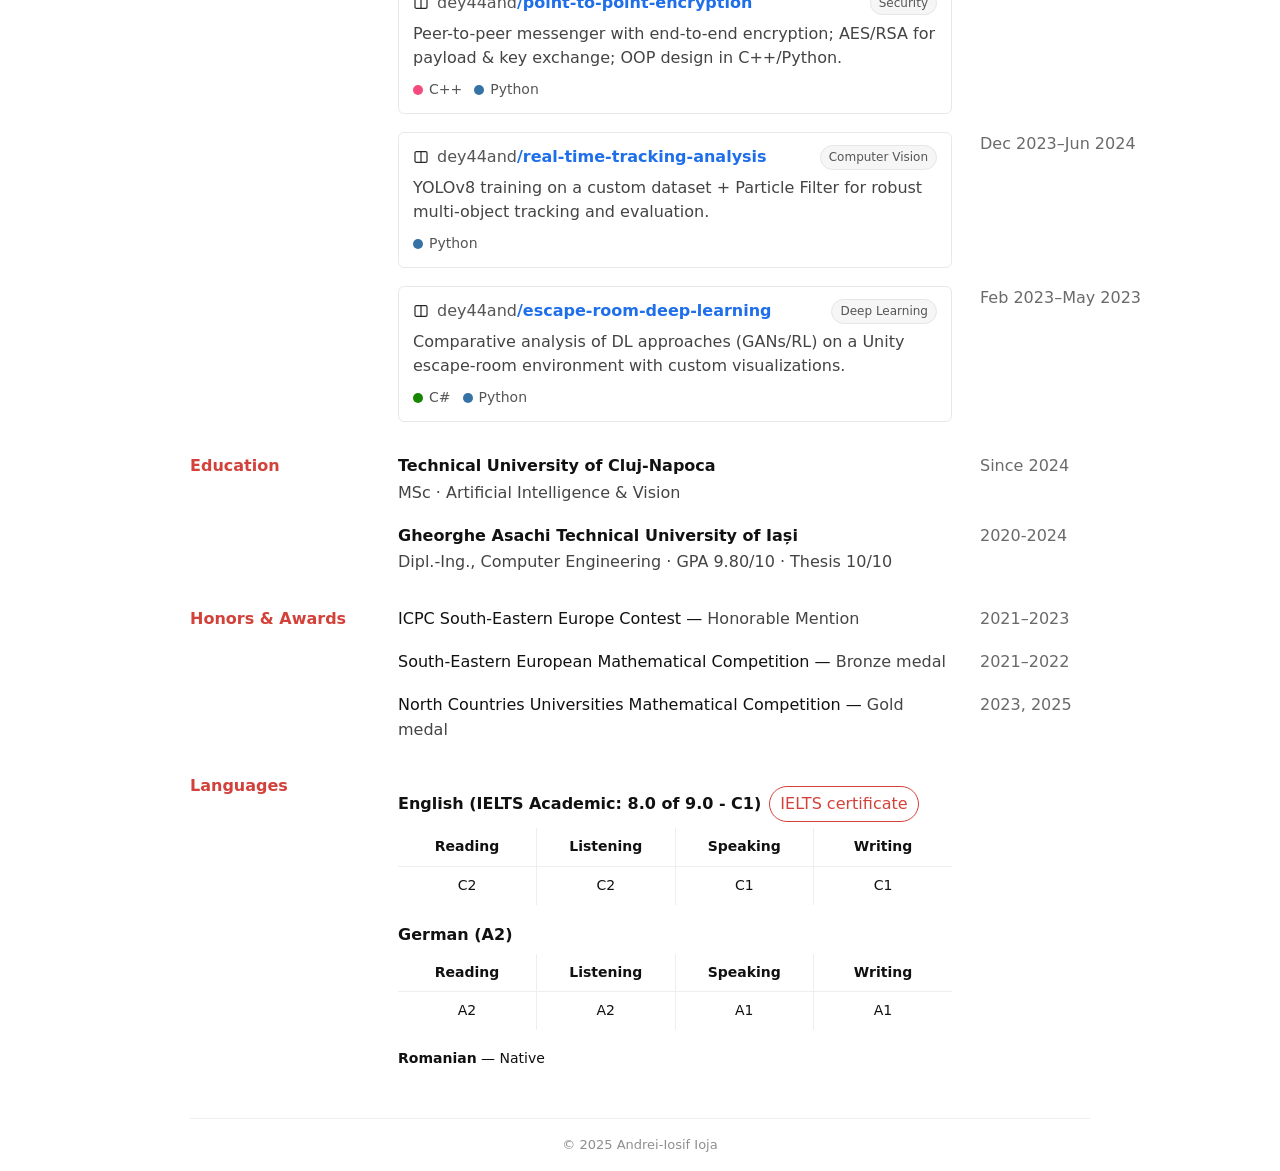
==== commit 5590e9b3: "yet yet another little update :)" ====
--- a/index.html
+++ b/index.html
@@ -17,7 +17,7 @@
   <meta property="og:url" content="https://andreiioja.com/" />
   
   <!-- IMPORTANT: absolute URL to your image -->
-  <meta property="og:image" content="https://andreiioja.com/android-chrome-512x512.png" />
+  <meta property="og:image" content="https://andreiioja.com/cards/android-chrome-512x512.png" />
   <meta property="og:image:alt" content="Portrait of Andrei-Iosif Ioja" />
   <meta property="og:image:width" content="512" />
   <meta property="og:image:height" content="512" />
@@ -26,14 +26,14 @@
   <meta name="twitter:card" content="summary_large_image" />
   <meta name="twitter:title" content="Andrei-Iosif Ioja — CV" />
   <meta name="twitter:description" content="MSc in AI & Vision. Projects, experience, achievements." />
-  <meta name="twitter:image" content="https://andreiioja.com/android-chrome-512x512.png" />
+  <meta name="twitter:image" content="https://andreiioja.com/cards/android-chrome-512x512.png" />
 
   <!-- Favicon (classic + SVG) -->
   <link rel="icon" href="/favicon.ico" sizes="any">            <!-- .ico with 16/32 -->
   <!-- <link rel="icon" type="image/svg+xml" href="/favicon.svg">  -->   <!-- crisp vector -->
   
   <!-- Apple / iOS home screen -->
-  <link rel="apple-touch-icon" href="/apple-touch-icon.png">   <!-- 180×180 -->
+  <link rel="apple-touch-icon" href="/cards/apple-touch-icon.png">   <!-- 180×180 -->
   
   <!-- Safari pinned tab (macOS) -->
   <!-- <link rel="mask-icon" href="/safari-pinned-tab.svg" color="#d3423a"> -->
@@ -118,7 +118,7 @@
         </div>
         <div class="years">
           <span class="y">Nov 2025–Present</span>
-          <img class="company-logo" src="aily.jpg" alt="Aily logo">
+          <img class="company-logo" src="logos/aily.jpg" alt="Aily logo">
         </div>
       </div>
       
@@ -149,7 +149,7 @@
         </div>
         <div class="years">
           <span class="y">Oct 2024–Present</span>
-          <img class="company-logo" src="ubb.jpg" alt="UBB logo">
+          <img class="company-logo" src="logos/ubb.jpg" alt="UBB logo">
         </div>
       </div>
 
@@ -165,7 +165,7 @@
         </div>
         <div class="years">
           <span class="y">Jul 2025–Nov 2025</span>
-          <img class="company-logo" src="bosch.jpg" alt="Bosch logo">
+          <img class="company-logo" src="logos/bosch.jpg" alt="Bosch logo">
         </div>
       </div>
 
@@ -181,7 +181,7 @@
         </div>
         <div class="years">
           <span class="y">Feb 2024–Sep 2024</span>
-          <img class="company-logo" src="amd.jpg" alt="AMD logo">
+          <img class="company-logo" src="logos/amd.jpg" alt="AMD logo">
         </div>
       </div>
     </section>
@@ -201,7 +201,7 @@
     <!-- PROJECTS -->
     <section>
       <div class="line">
-        <div class="label">Projects</div>
+        <div class="label">Personal Projects</div>
         <!-- <div class="content">
           <div class="role">Agent-Based Epidemiological Model for School Environments<span class="when"></span></div>
           <div class="meta">
--- a/assets/styles.css
+++ b/assets/styles.css
@@ -251,10 +251,36 @@
 /* Case boxes */
 .casegrid{ display:grid; gap:12px; }
 .casebox{ border:1px solid #eaeaea; border-radius:8px; padding:16px 18px; background:#fff; }
-.casebox h3{ margin:0 0 10px; font-size:12px; letter-spacing:.12em; text-transform:uppercase; color:#555; }
+.casebox h3{ margin:0 0 10px; font-size:16px; letter-spacing:.12em; text-transform:uppercase; color:#555; }
 .casebox p{ margin:0; color:#222; }
 
 @media (min-width:920px){
   .casegrid{ grid-template-columns: 1fr 1fr; }
   .casegrid .casebox:nth-child(1){ grid-column:1 / -1; } /* SUMMARY full width */
 }
+
+/* ===== Architecture figure card ===== */
+.casefig{
+  /*border:1px solid #eaeaea;*/
+  border-radius:8px;
+  padding:12px;
+  background:#fff;
+  margin-top:12px;
+}
+.casefig img{
+  display:block;
+  width:100%;
+  height:auto;
+  border-radius:6px;
+}
+.casefig .cap{
+  margin-top:8px;
+  font-size:14px;
+  color:var(--muted);
+  text-align:center;        /* center the caption */
+}
+/* If you want to place the figure *inside* the .casegrid, let it span both cols */
+@media (min-width:920px){
+  .casegrid .casefig.full{ grid-column: 1 / -1; }
+}
+
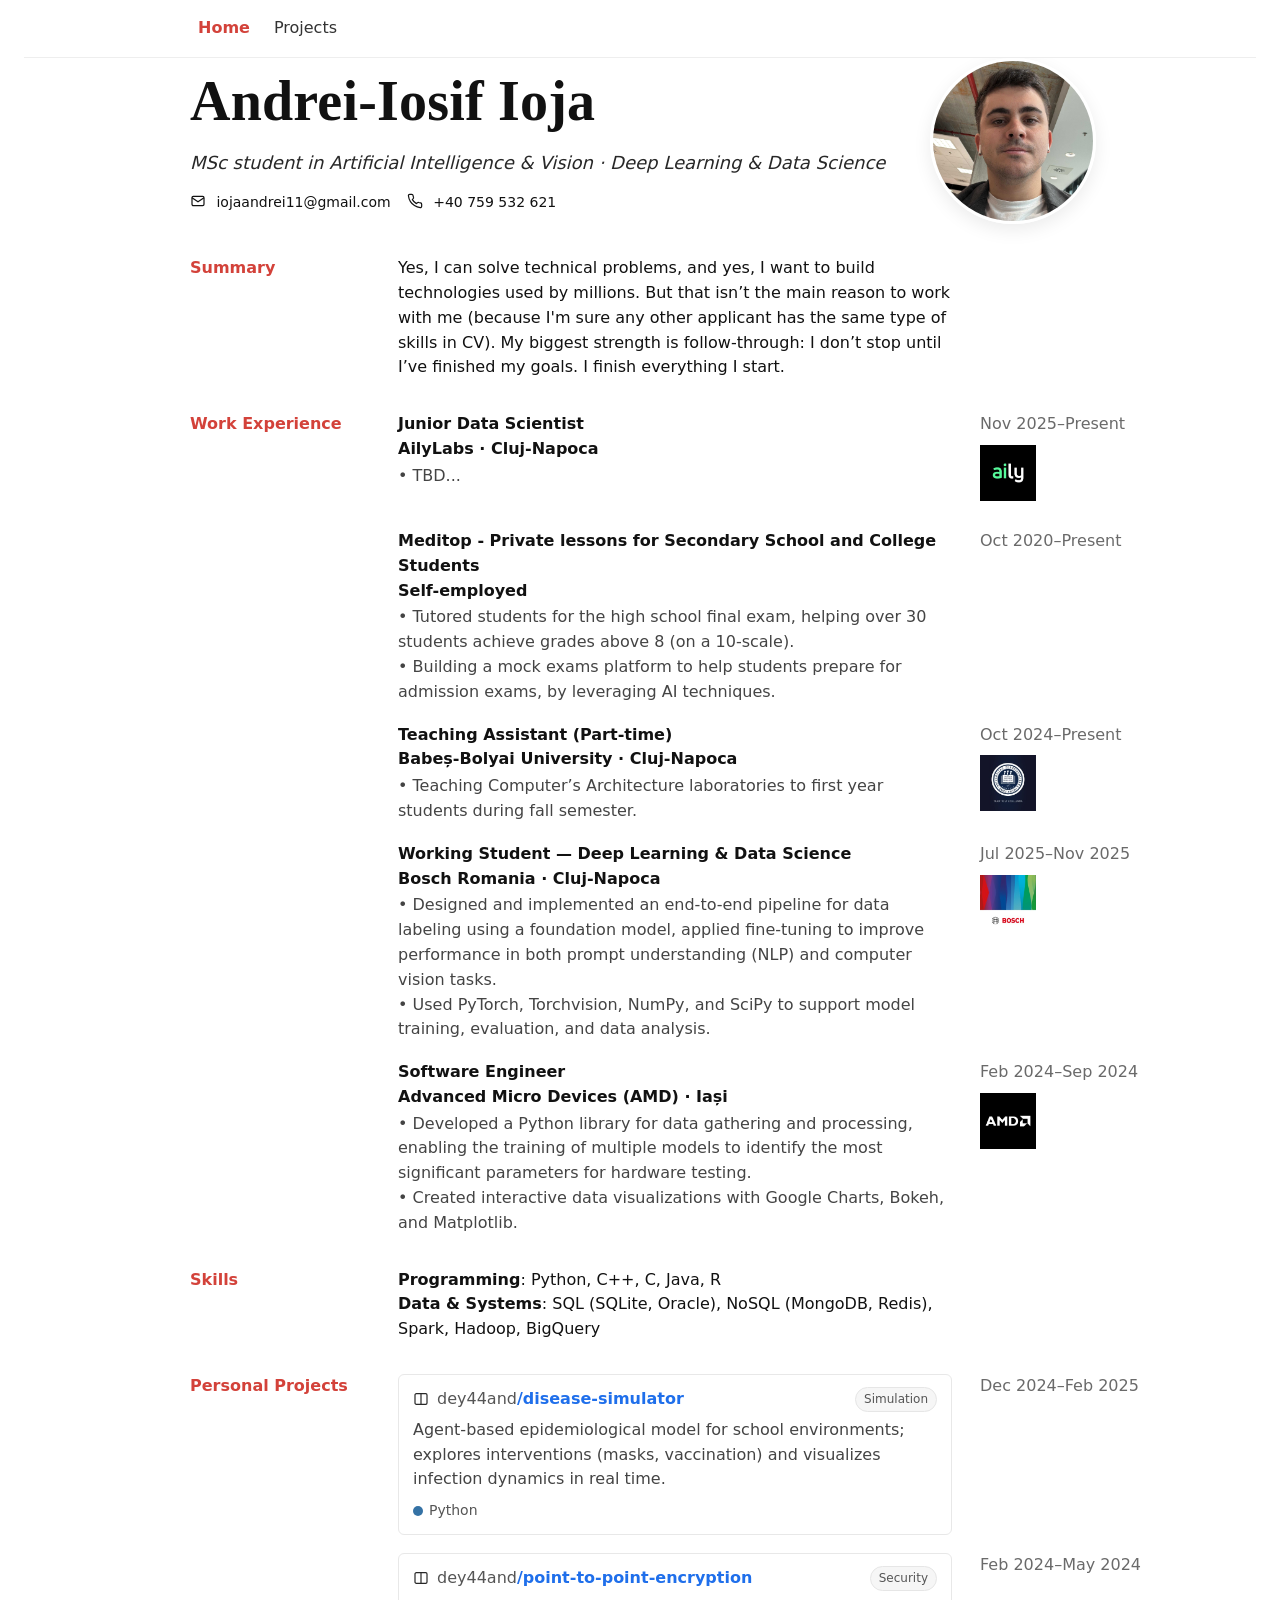
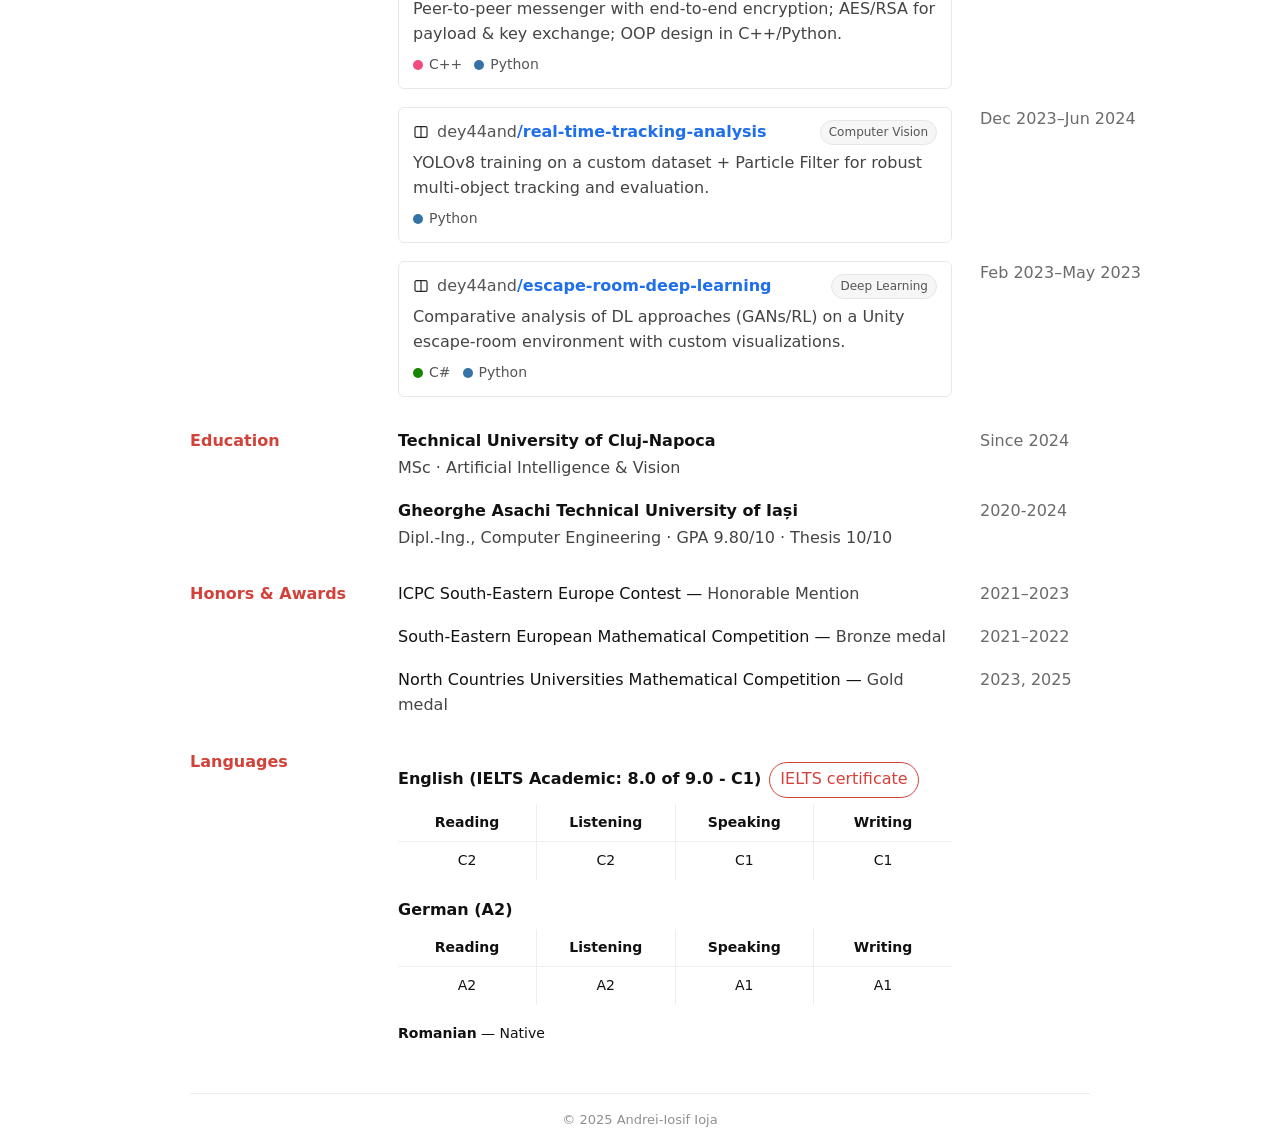
==== commit 0baa4363: "Update index.html" ====
--- a/index.html
+++ b/index.html
@@ -111,7 +111,7 @@
         <div class="label">Work Experience</div>
         <div class="content">
           <div class="role">Junior Data Scientist<span class="when"></span></div>
-          <div class="place">Principal33, AilyLabs · Cluj-Napoca</div>
+          <div class="place">AilyLabs · Cluj-Napoca</div>
           <div class="meta">
             • TBD...
           </div>
@@ -129,7 +129,7 @@
           <div class="role">Meditop - Private lessons for Secondary School and College Students<span class="when"></span></div>
           <div class="place">Self-employed</div>
           <div class="meta">
-            • Gaining tutoring experience by helping more than 30 students achieving excellent grades and assisting over 15 students in gaining admission to the most prestigious universities from Bucharest, Iasi, and Cluj-Napoca. <br>
+            • Tutored students for the high school final exam, helping over 30 students achieve grades above 8 (on a 10-scale).<br>
             • Building a mock exams platform to help students prepare for admission exams, by leveraging AI techniques.
           </div>
         </div>
@@ -144,7 +144,7 @@
           <div class="role">Teaching Assistant (Part-time) <span class="when"></span></div>
           <div class="place">Babeș-Bolyai University · Cluj-Napoca</div>
           <div class="meta">
-            • Teaching Computer Architecture labs to first-year students during each fall semester.
+            • Teaching Computer’s Architecture laboratories to first year students during fall semester.
           </div>
         </div>
         <div class="years">
@@ -159,8 +159,8 @@
           <div class="role">Working Student — Deep Learning & Data Science <span class="when"></span></div>
           <div class="place">Bosch Romania · Cluj-Napoca</div>
           <div class="meta">
-            • Built an end-to-end pipeline for automated data labeling using a foundation model, combining prompt understanding (NLP) and computer-vision tasks.<br>
-            • Used PyTorch, Torchvision, NumPy, and Scikit-Learn for training, evaluation, and analysis.
+            • Designed and implemented an end-to-end pipeline for data labeling using a foundation model, applied fine-tuning to improve performance in both prompt understanding (NLP) and computer vision tasks.<br>
+            • Used PyTorch, Torchvision, NumPy, and SciPy to support model training, evaluation, and data analysis.
           </div>
         </div>
         <div class="years">
@@ -175,8 +175,8 @@
           <div class="role">Software Engineer <span class="when"></span></div>
           <div class="place">Advanced Micro Devices (AMD) · Iași</div>
           <div class="meta">
-            • Developed a Python library for data gathering and processing by implementing ETL pipelines (parsing binary files, filtering datasets, handling missing values).<br>
-            • Applied PyTorch, SciPy, Scikit-Learn; created visualizations with Google Charts, and Bokeh.
+            • Developed a Python library for data gathering and processing, enabling the training of multiple models to identify the most significant parameters for hardware testing.<br>
+            • Created interactive data visualizations with Google Charts, Bokeh, and Matplotlib.
           </div>
         </div>
         <div class="years">
--- a/assets/styles.css
+++ b/assets/styles.css
@@ -62,6 +62,7 @@
     .line + .line{ margin-top:18px; }
     .label{ color:var(--accent); font-weight:600; }
     .content b{ font-weight:600; }
+
     /* years cell now stacks: date on top, logo under it */
     .years .y{ text-align:right; white-space:nowrap; color:var(--dark); }
     .company-logo{
@@ -92,7 +93,7 @@
 
     /* ===== Mobile: collapse to single column and show inline year ===== */
     @media (max-width: 720px){
-      body{ padding:28px 16px 64px; }
+      body{ padding:0px 16px 64px; }
       header{ grid-template-columns:1fr; row-gap:12px; }
       .header-photo{ width:120px; height:120px; }
       .line{ grid-template-columns:1fr; row-gap:6px; }
@@ -124,6 +125,7 @@
       text-align:center;
     }
     .lang-table thead th{ color:#333; font-weight:600; }
+
     /* internal lines only */
     .lang-table th + th,
     .lang-table td + td{ border-left:1px solid #eee; }
@@ -231,6 +233,12 @@
       border-top:1px solid #eee;
     }
 
+    /* Let grid items shrink on small screens */
+.casegrid > * { min-width: 0; }
+.casefig      { min-width: 0; }
+
+/* Make all media responsive (good global safety net) */
+img, svg, video { max-width: 100%; height: auto; }
 
 /* ===== Top nav ===== */
 .topnav{ position:sticky; top:0; z-index:50; background:#fff; border-bottom:1px solid #eee; }
@@ -279,8 +287,10 @@
   color:var(--muted);
   text-align:center;        /* center the caption */
 }
+
 /* If you want to place the figure *inside* the .casegrid, let it span both cols */
 @media (min-width:920px){
   .casegrid .casefig.full{ grid-column: 1 / -1; }
 }
 
+
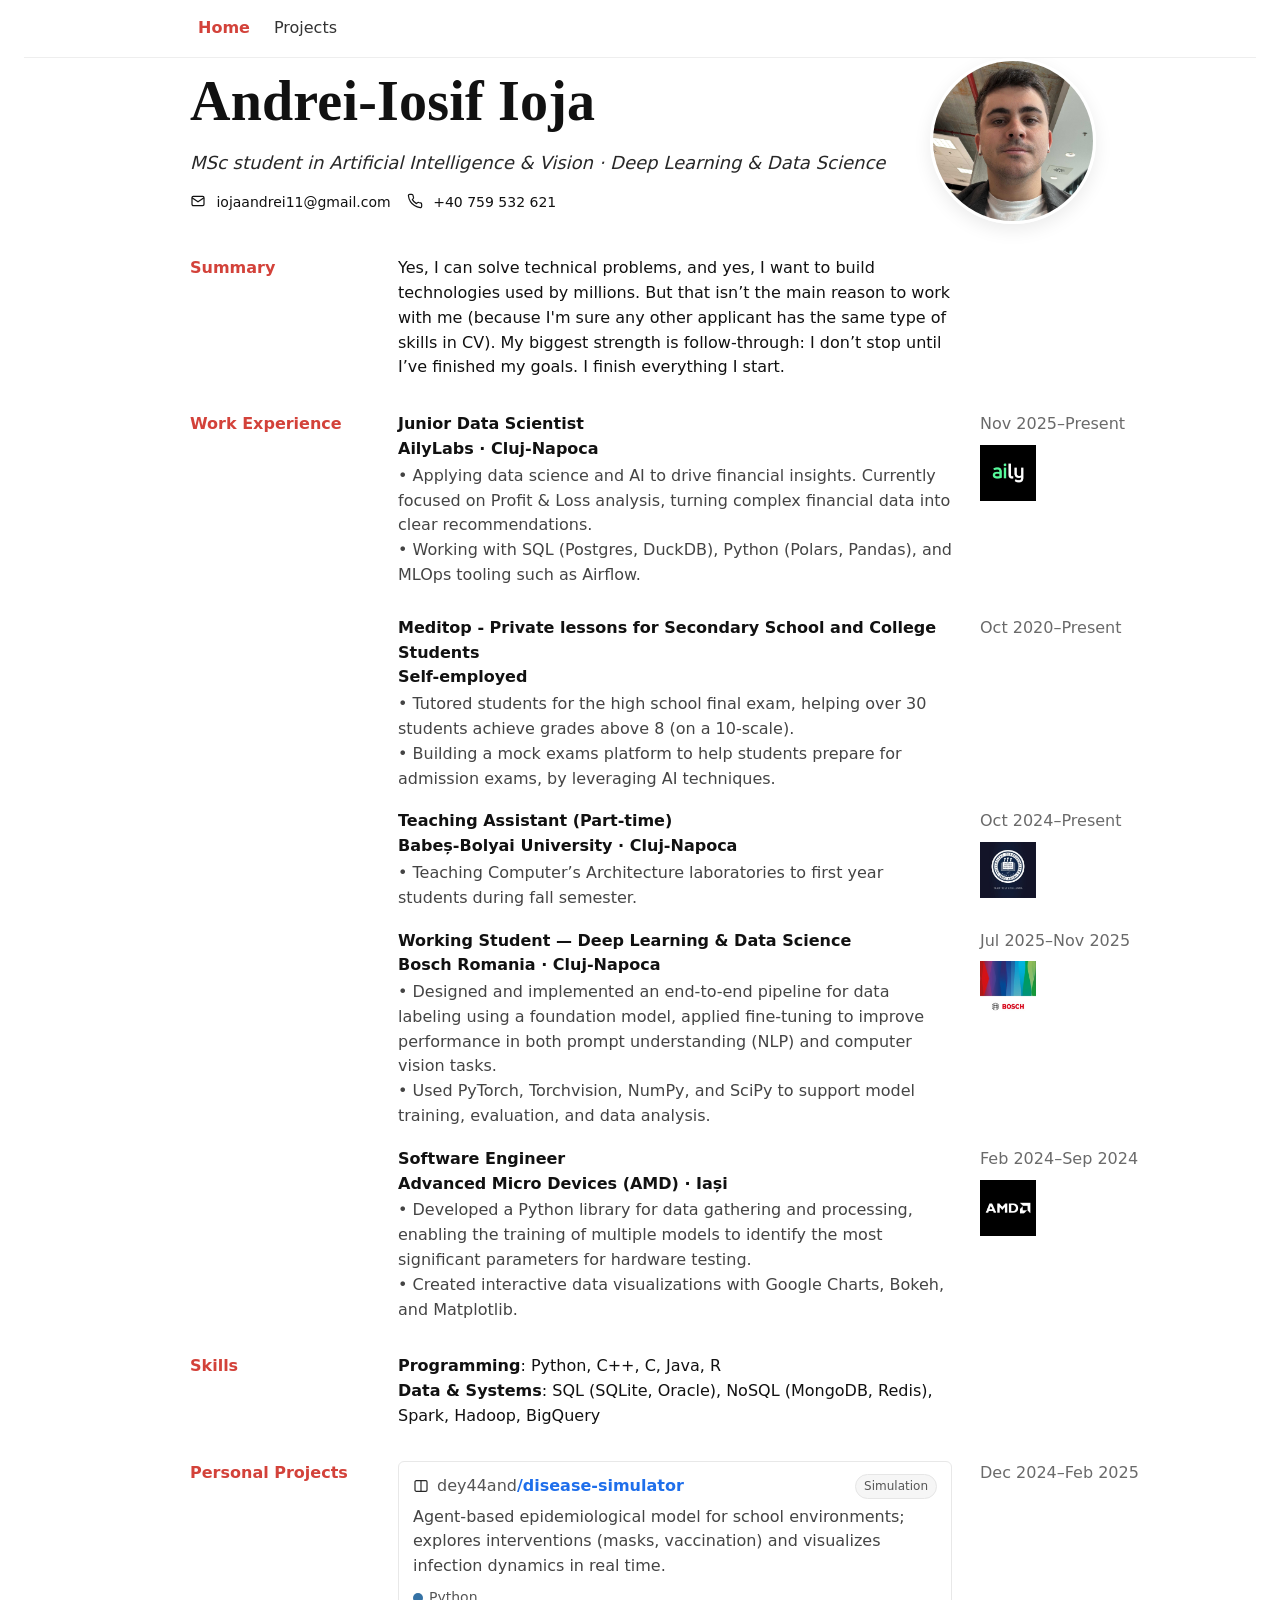
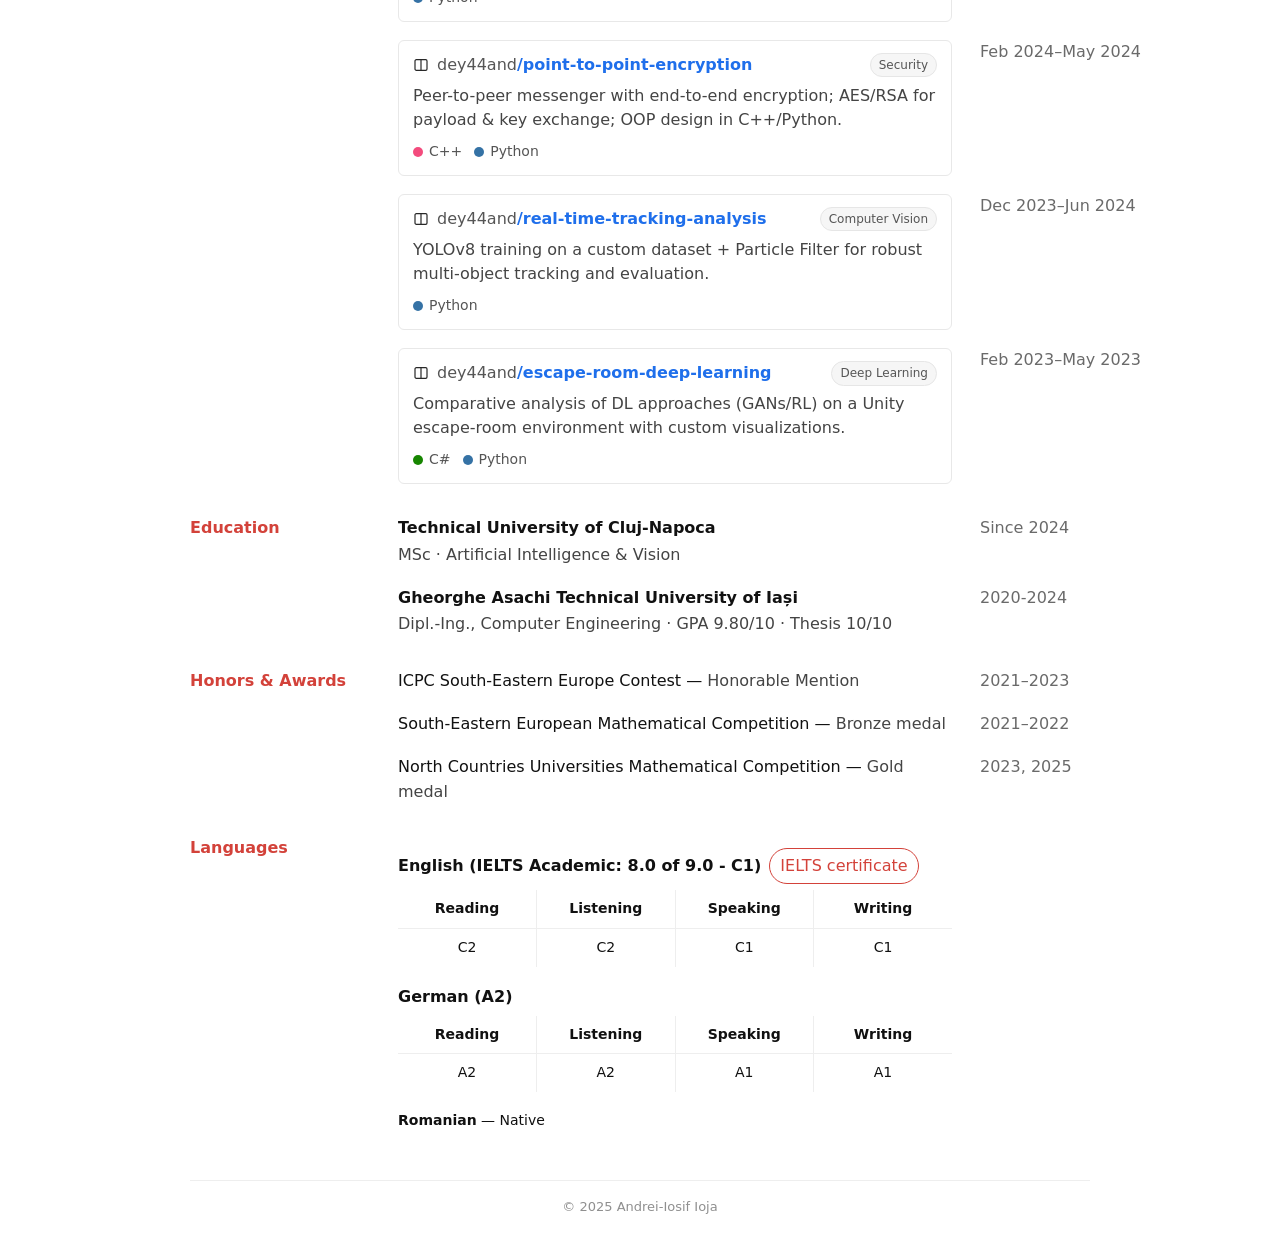
==== commit d23d9550: "Update index.html" ====
--- a/index.html
+++ b/index.html
@@ -113,7 +113,8 @@
           <div class="role">Junior Data Scientist<span class="when"></span></div>
           <div class="place">AilyLabs · Cluj-Napoca</div>
           <div class="meta">
-            • TBD...
+            • Applying data science and AI to drive financial insights. Currently focused on Profit & Loss analysis, turning complex financial data into clear recommendations. <br>
+            • Working with SQL (Postgres, DuckDB), Python (Polars, Pandas), and MLOps tooling such as Airflow.
           </div>
         </div>
         <div class="years">
